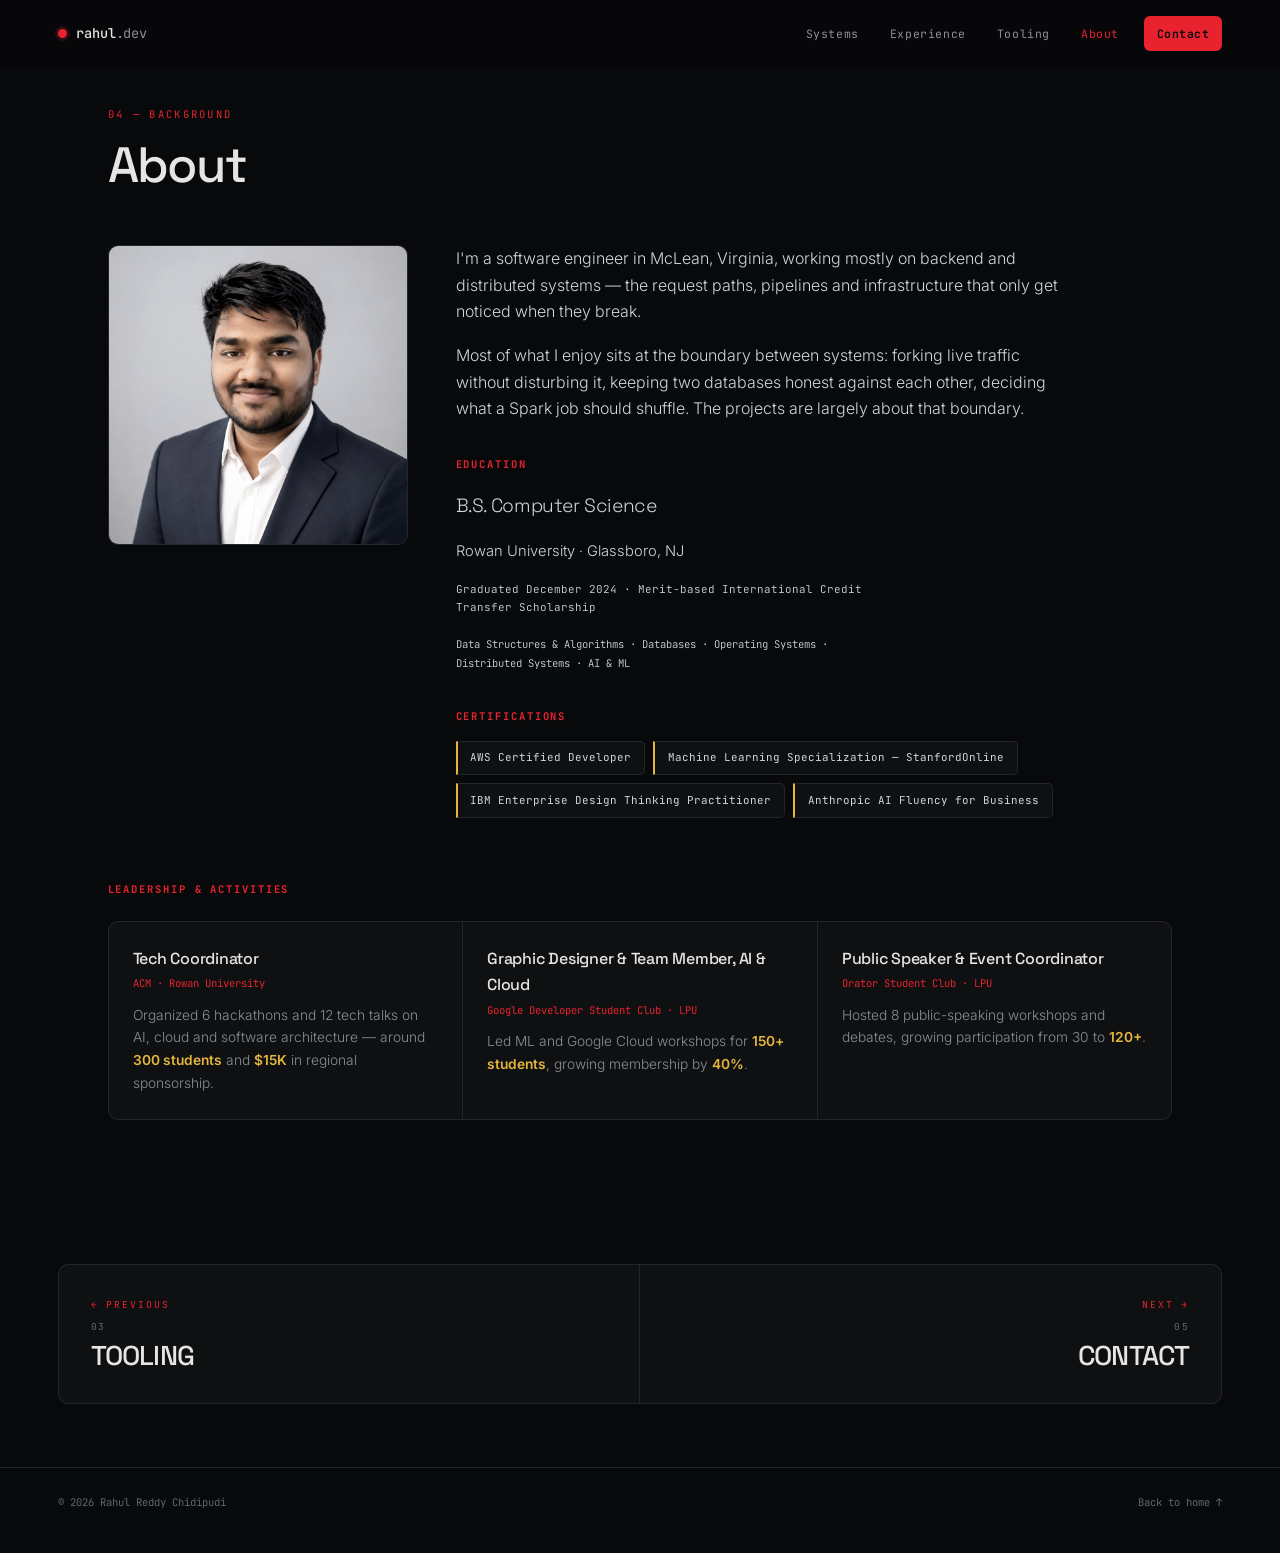
==== about/index.html @ d2386745 "Build software engineering portfolio Six static pages for a backend and distributed systems engineer" ====
<!DOCTYPE html>
<html lang="en" data-theme="dark">
<head>
<meta charset="utf-8" />
<meta name="viewport" content="width=device-width, initial-scale=1" />
<title>About — Rahul Reddy Chidipudi</title>
<meta name="description" content="Background, education at Rowan University, certifications, and leadership activities." />
<meta name="theme-color" content="#07080a" />
<meta name="color-scheme" content="dark" />
<link rel="canonical" href="https://rahu378.github.io/about/" />

<meta property="og:type" content="website" />
<meta property="og:title" content="About — Rahul Reddy Chidipudi" />
<meta property="og:description" content="Background, education at Rowan University, certifications, and leadership activities." />
<meta property="og:url" content="https://rahu378.github.io/about/" />
<meta property="og:image" content="https://rahu378.github.io/assets/img/rahul.jpg" />
<meta name="twitter:card" content="summary_large_image" />

<link rel="preconnect" href="https://fonts.googleapis.com" />
<link rel="preconnect" href="https://fonts.gstatic.com" crossorigin />
<link rel="preload" as="style" href="https://fonts.googleapis.com/css2?family=Space+Grotesk:wght@400;500;600;700&family=Inter:wght@300;400;500;600&family=JetBrains+Mono:wght@400;500;700&display=swap" />
<link rel="stylesheet" href="https://fonts.googleapis.com/css2?family=Space+Grotesk:wght@400;500;600;700&family=Inter:wght@300;400;500;600&family=JetBrains+Mono:wght@400;500;700&display=swap" />
<link rel="stylesheet" href="/assets/css/style.css?v=1" />
<link rel="icon" href="data:image/svg+xml,<svg xmlns='http://www.w3.org/2000/svg' viewBox='0 0 100 100'><rect width='100' height='100' rx='22' fill='%2307080a'/><text y='70' x='50' text-anchor='middle' font-size='58' font-family='monospace' font-weight='700' fill='%23e8232f'>R</text></svg>" />
</head>
<body data-page="about">

<div class="wipe" id="wipe" aria-hidden="true"></div>
<div class="grid-bg" aria-hidden="true"></div>
<div class="noise" aria-hidden="true"></div>

<a class="skip" href="#main">Skip to content</a>

<header class="topbar">
  <a class="brand" href="/">
    <span class="brand__dot" aria-hidden="true"></span>
    <span class="brand__txt">rahul<span>.dev</span></span>
  </a>

  <nav class="nav" aria-label="Sections">
    <a href="/projects/">Systems</a>
    <a href="/work/">Experience</a>
    <a href="/skills/">Tooling</a>
    <a href="/about/" aria-current="page">About</a>
    <a href="/contact/" class="nav__cta">Contact</a>
  </nav>

  <button class="burger" id="burger" aria-label="Open menu" aria-expanded="false" aria-controls="menu">
    <span></span><span></span>
  </button>
</header>

<nav class="menu" id="menu" aria-hidden="true">
  <div class="menu__bg" aria-hidden="true"></div>
  <ul class="menu__list">
    <li><a href="/" data-i="00"><span>HOME</span></a></li>
    <li><a href="/projects/" data-i="01"><span>SYSTEMS</span></a></li>
    <li><a href="/work/" data-i="02"><span>EXPERIENCE</span></a></li>
    <li><a href="/skills/" data-i="03"><span>TOOLING</span></a></li>
    <li><a href="/about/" data-i="04" aria-current="page"><span>ABOUT</span></a></li>
    <li><a href="/contact/" data-i="05"><span>CONTACT</span></a></li>
  </ul>
  <div class="menu__foot">
    <a href="mailto:rahul.r24.c@gmail.com">rahul.r24.c@gmail.com</a>
    <a href="https://github.com/Rahu378" target="_blank" rel="noopener noreferrer">github.com/Rahu378</a>
    <a href="https://www.linkedin.com/in/rahulchidipudi/" target="_blank" rel="noopener noreferrer">in/rahulchidipudi</a>
    <span>McLean, VA</span>
  </div>
</nav>

<main id="main">

<section class="sec" id="about">
  <header class="sec__head">
    <span class="sec__tag">04 &mdash; BACKGROUND</span>
    <h2 class="sec__title">About</h2>
  </header>

  <div class="about">
    <figure class="about__photo reveal">
      <img src="/assets/img/rahul.jpg" alt="Rahul Reddy Chidipudi" width="440" height="440" />
    </figure>

    <div class="about__copy reveal">
      <p>I'm a software engineer in McLean, Virginia, working mostly on backend and distributed
      systems &mdash; the request paths, pipelines and infrastructure that only get noticed when
      they break.</p>
      <p>Most of what I enjoy sits at the boundary between systems: forking live traffic without
      disturbing it, keeping two databases honest against each other, deciding what a Spark job
      should shuffle. The projects are largely about that boundary.</p>

      <div class="edu">
        <h3>Education</h3>
        <p class="edu__deg">B.S. Computer Science</p>
        <p class="edu__school">Rowan University &middot; Glassboro, NJ</p>
        <p class="edu__meta">Graduated December 2024 &middot; Merit-based International Credit Transfer Scholarship</p>
        <p class="edu__course">Data Structures &amp; Algorithms &middot; Databases &middot; Operating Systems &middot; Distributed Systems &middot; AI &amp; ML</p>
      </div>

      <div class="certs">
        <h3>Certifications</h3>
        <ul>
          <li>AWS Certified Developer</li>
          <li>Machine Learning Specialization &mdash; StanfordOnline</li>
          <li>IBM Enterprise Design Thinking Practitioner</li>
          <li>Anthropic AI Fluency for Business</li>
        </ul>
      </div>
    </div>
  </div>

  <div class="lead">
    <h3 class="lead__h">Leadership &amp; activities</h3>
    <div class="lead__grid">
      <article class="lead__item reveal">
        <p class="lead__role">Tech Coordinator</p>
        <p class="lead__org">ACM &middot; Rowan University</p>
        <p class="lead__d">Organized 6 hackathons and 12 tech talks on AI, cloud and software architecture &mdash; around <b class="hl">300 students</b> and <b class="hl">$15K</b> in regional sponsorship.</p>
      </article>
      <article class="lead__item reveal">
        <p class="lead__role">Graphic Designer &amp; Team Member, AI &amp; Cloud</p>
        <p class="lead__org">Google Developer Student Club &middot; LPU</p>
        <p class="lead__d">Led ML and Google Cloud workshops for <b class="hl">150+ students</b>, growing membership by <b class="hl">40%</b>.</p>
      </article>
      <article class="lead__item reveal">
        <p class="lead__role">Public Speaker &amp; Event Coordinator</p>
        <p class="lead__org">Orator Student Club &middot; LPU</p>
        <p class="lead__d">Hosted 8 public-speaking workshops and debates, growing participation from 30 to <b class="hl">120+</b>.</p>
      </article>
    </div>
  </div>
</section>

<nav class="actnav" aria-label="Page navigation">
  <a class="actnav__side actnav__side--prev" href="/skills/">
    <span class="actnav__dir">&larr; PREVIOUS</span>
    <span class="actnav__n">03</span>
    <span class="actnav__t">TOOLING</span>
  </a>
  <a class="actnav__side actnav__side--next" href="/contact/">
    <span class="actnav__dir">NEXT &rarr;</span>
    <span class="actnav__n">05</span>
    <span class="actnav__t">CONTACT</span>
  </a>
</nav>
</main>

<footer class="foot">
  <span>&copy; <span id="yr">2026</span> Rahul Reddy Chidipudi</span>
  <a href="/">Back to home &uarr;</a>
</footer>

<script src="/assets/js/main.js?v=1" defer></script>
</body>
</html>
---- assets/css/style.css ----
/* ═══════════════════════════════════════════════════════════════
   RAHUL REDDY CHIDIPUDI — Software Engineer
   Dark only. Systems-and-architecture direction.
   ═══════════════════════════════════════════════════════════════ */

:root{
  /* Four-step surface progression (after Linear's "midnight precision
     instrument"): darkness is the substrate, not a theme. Elevation comes
     from hairline borders and contrast — never from shadows or glows. */
  --bg:        #08090a;
  --surface:   #0f1011;
  --surface-2: #161718;
  --hair:      #23252a;
  --hair-2:    #383b3f;

  --fg:        #e5e5e6;
  --fg-rgb:    229,229,230;
  --text-2:    #d0d6e0;
  --mute:      #8a8f98;
  --mute-2:    #62666d;

  /* Brand accent — gold on obsidian. Used for interface: nav, CTAs,
     section tags, hover states. */
  --accent:     #e8232f;
  --accent-lit: #ff4d5a;
  --accent-ink: #ffffff;   /* text that sits ON red */
  --accent-dim: #5c0f15;
  --accent-wash: rgba(232,35,47,.09);

  /* Data colours — reserved for the architecture diagrams so a request
     path never gets confused with a button. */
  --data:      #38bdf8;    /* live request path */
  --data-wash: rgba(56,189,248,.08);
  --gold:      #e5b53c;    /* measured results */
  --ok:        #34d399;    /* converged / verified */
  --shadow:    #a78bfa;    /* the forked, non-production path */

  --disp: 'Space Grotesk', 'Helvetica Neue', Arial, sans-serif;
  --body: 'Inter', system-ui, -apple-system, sans-serif;
  --mono: 'JetBrains Mono', ui-monospace, 'SF Mono', Menlo, monospace;

  --pad:  clamp(1.15rem, 4.5vw, 5rem);
  --maxw: 1180px;
  --wide: 1360px;
  --ease: cubic-bezier(.16,1,.3,1);
  --snap: cubic-bezier(.4,0,.2,1);   /* UI feedback — CLI speed */
  --t-ui: .17s;

  color-scheme: dark;
}

*,*::before,*::after{ box-sizing:border-box; margin:0; padding:0; }
html{ -webkit-text-size-adjust:100%; background:var(--bg); scroll-behavior:smooth; }
body{
  background:var(--bg); color:var(--fg);
  font-family:var(--body); font-size:16px; line-height:1.65;
  overflow-x:hidden;
  -webkit-font-smoothing:antialiased; text-rendering:optimizeLegibility;
}
body.is-locked{ overflow:hidden; }
img{ display:block; max-width:100%; }
ul,ol{ list-style:none; }
a{ color:inherit; text-decoration:none; }
button{ font:inherit; color:inherit; background:none; border:0; cursor:pointer; }
::selection{ background:var(--accent); color:var(--accent-ink); }
:focus-visible{ outline:2px solid var(--accent); outline-offset:3px; border-radius:3px; }

/* The inline <svg> holding the portrait filters must not take up layout —
   without this it renders as a default 300x150 box and shoves the page down. */
.filter-lab{ position:absolute; width:0; height:0; overflow:hidden; }

.skip{
  position:fixed; top:-100px; left:1rem; z-index:10001;
  background:var(--accent); color:var(--accent-ink); padding:.7rem 1.1rem;
  font-family:var(--mono); font-size:.65rem; letter-spacing:.16em;
  transition:top .25s;
}
.skip:focus{ top:1rem; }

/* ── ambient background ─────────────────────────────────────── */
.grid-bg{
  position:fixed; inset:0; z-index:-2; pointer-events:none;
  background-image:
    linear-gradient(var(--hair) 1px, transparent 1px),
    linear-gradient(90deg, var(--hair) 1px, transparent 1px);
  background-size:64px 64px;
  opacity:.32;
  -webkit-mask-image:radial-gradient(ellipse 80% 60% at 50% 0%, #000 10%, transparent 78%);
  mask-image:radial-gradient(ellipse 80% 60% at 50% 0%, #000 10%, transparent 78%);
}
.noise{
  position:fixed; inset:0; z-index:-1; pointer-events:none; opacity:.035;
  background-image:url("data:image/svg+xml,%3Csvg xmlns='http://www.w3.org/2000/svg' width='160' height='160'%3E%3Cfilter id='n'%3E%3CfeTurbulence type='fractalNoise' baseFrequency='.85' numOctaves='3'/%3E%3C/filter%3E%3Crect width='160' height='160' filter='url(%23n)'/%3E%3C/svg%3E");
}

/* ── top bar ────────────────────────────────────────────────── */
.topbar{
  position:fixed; top:0; left:0; right:0; z-index:900;
  display:flex; align-items:center; justify-content:space-between;
  gap:1rem; padding:1rem var(--pad);
  background:rgba(7,8,10,.72);
  backdrop-filter:blur(12px); -webkit-backdrop-filter:blur(12px);
  border-bottom:1px solid transparent;
  transition:border-color .3s, background .3s;
}
.topbar.stuck{ border-bottom-color:var(--hair); }
.brand{ display:flex; align-items:center; gap:.6rem; font-family:var(--mono); font-size:.85rem; }
.brand__dot{
  width:9px; height:9px; border-radius:50%; background:var(--accent);
  box-shadow:0 0 0 3px rgba(232,35,47,.16);
}
.brand__txt{ font-weight:500; letter-spacing:-.01em; }
.brand__txt span{ color:var(--mute); font-weight:400; }

.nav{ display:none; align-items:center; gap:.35rem; }
@media (min-width:820px){ .nav{ display:flex; } .burger{ display:none !important; } }
.nav a{
  font-family:var(--mono); font-size:.72rem; letter-spacing:.05em;
  color:var(--mute); padding:.5rem .8rem; border-radius:6px;
  transition:color var(--t-ui) var(--snap), background-color var(--t-ui) var(--snap), border-color var(--t-ui) var(--snap), transform var(--t-ui) var(--snap);
}
.nav a:hover{ color:var(--fg); background:var(--surface-2); }
.nav a.active{ color:var(--accent); }
.nav__cta{
  color:var(--bg) !important; background:var(--accent);
  font-weight:600; margin-left:.4rem;
}
.nav__cta:hover{ background:var(--accent-lit) !important; color:var(--bg) !important; }

.burger{ display:grid; gap:5px; padding:.45rem; }
.burger span{ display:block; width:22px; height:2px; background:var(--fg); transition:transform .35s var(--ease), opacity .2s; }
.burger[aria-expanded="true"] span:nth-child(1){ transform:translateY(7px) rotate(45deg); }
.burger[aria-expanded="true"] span:nth-child(2){ opacity:0; }
.burger[aria-expanded="true"] span:nth-child(3){ transform:translateY(-7px) rotate(-45deg); }


/* ── hero ───────────────────────────────────────────────────── */
.hero{
  position:relative; min-height:100svh;
  display:flex; align-items:center;
  padding:7rem var(--pad) 5rem;
}
.hero__eyebrow{
  display:inline-flex; align-items:center; gap:.6rem;
  font-family:var(--mono); font-size:.68rem; letter-spacing:.2em;
  color:var(--mute); margin-bottom:1.75rem;
}

.hero__title{
  font-family:var(--disp); font-weight:500;
  font-size:clamp(2.5rem,8vw,5.6rem);
  line-height:1.02; letter-spacing:-.04em;
  margin-bottom:1.9rem;
}
.hero__title .ln{ display:block; overflow:hidden; padding-bottom:.07em; }
.hero__title .w{ display:inline-block; will-change:transform; }
.hero__title .accent{ color:var(--accent); }
.hero__title .dot{ color:var(--fg); }





/* ── metrics ────────────────────────────────────────────────── */
.metrics{
  border-top:1px solid var(--hair); border-bottom:1px solid var(--hair);
  background:var(--surface);
}
.metrics__rail{
  max-width:var(--wide); margin-inline:auto;
  display:grid; grid-template-columns:repeat(auto-fit,minmax(190px,1fr));
}
.metric{
  padding:2rem clamp(1rem,2.2vw,1.9rem);
  border-right:1px solid var(--hair);
}
.metric:last-child{ border-right:0; }
.metric__v{
  font-family:var(--disp); font-weight:500;
  font-size:clamp(2rem,3.6vw,2.9rem); line-height:1;
  letter-spacing:-.035em; color:var(--gold); margin-bottom:.7rem;
}
.metric__k{ font-size:.9rem; font-weight:500; margin-bottom:.3rem; }
.metric__n{ font-family:var(--mono); font-size:.66rem; color:var(--mute); line-height:1.6; }

/* ── section shell ──────────────────────────────────────────── */
.sec{
  max-width:var(--maxw); margin-inline:auto;
  padding:clamp(4.5rem,11vh,7.5rem) var(--pad);
}
.sec--wide{ max-width:var(--wide); }
.sec__head{ margin-bottom:clamp(2.5rem,6vh,4rem); }
.sec__tag{
  display:inline-block; font-family:var(--mono);
  font-size:.66rem; letter-spacing:.22em; color:var(--accent);
  margin-bottom:.9rem;
}
.sec__title{
  font-family:var(--disp); font-weight:500;
  font-size:clamp(1.85rem,4.4vw,3.1rem);
  line-height:1.08; letter-spacing:-.035em;
}
.sec__sub{ margin-top:.9rem; max-width:56ch; color:var(--mute); font-weight:300; }

/* Reveals: CSS owns the transition, JS only adds .in when the element
   scrolls into view. No animation library involved. */
.reveal, .sec__head{ opacity:1; }
html.js .reveal,
html.js .sec__head{
  opacity:0; transform:translateY(22px);
  transition:opacity .55s ease, transform .55s cubic-bezier(.16,1,.3,1);
}
html.js .reveal.in,
html.js .sec__head.in{ opacity:1; transform:none; }
.hl{ color:var(--gold); font-weight:600; }

/* ── experience ─────────────────────────────────────────────── */
.jobs{ display:flex; flex-direction:column; }
.job{
  display:grid; gap:.85rem 2.5rem;
  grid-template-columns:1fr;
  padding:2.2rem 0; border-top:1px solid var(--hair);
}
.job:last-child{ border-bottom:1px solid var(--hair); }
@media (min-width:860px){ .job{ grid-template-columns:210px 1fr; } }
/* the grid cell stretches to the full card height — pin the dates to the top
   so they sit level with the role title rather than floating mid-card */
.job__when{
  display:flex; flex-wrap:wrap; align-items:flex-start; align-content:flex-start;
  gap:.6rem; padding-top:.3rem;
}
.job__dates{ font-family:var(--mono); font-size:.72rem; color:var(--mute); letter-spacing:.03em; }
.job__now{
  font-family:var(--mono); font-size:.56rem; letter-spacing:.16em;
  color:var(--ok); border:1px solid rgba(52,211,153,.4);
  border-radius:99px; padding:.16rem .5rem;
}
.job__role{ font-family:var(--disp); font-weight:500; font-size:clamp(1.25rem,2.6vw,1.65rem); letter-spacing:-.025em; }
.job__co{ color:var(--accent); font-size:.95rem; margin:.2rem 0 1.1rem; }
.job__co span{ color:var(--mute); }
.job__pts li{
  position:relative; padding-left:1.35rem; margin-bottom:.7rem;
  color:var(--text-2); font-weight:300; font-size:.94rem;
}
.job__pts li::before{
  content:''; position:absolute; left:0; top:.66em;
  width:7px; height:1px; background:var(--accent);
}
.job__pts b{ color:var(--fg); font-weight:600; }
.job__stack{ display:flex; flex-wrap:wrap; gap:.4rem; margin-top:1.2rem; }
.job__stack li{
  font-family:var(--mono); font-size:.63rem; color:var(--mute);
  background:var(--surface); border:1px solid var(--hair);
  padding:.28rem .6rem; border-radius:5px;
}

/* ── projects ───────────────────────────────────────────────── */
.proj{
  border:1px solid var(--hair); border-radius:12px;
  background:var(--surface);
  padding:clamp(1.35rem,3vw,2.4rem);
  margin-bottom:clamp(1.5rem,3vw,2.2rem);
}
.proj__head{
  display:flex; flex-wrap:wrap; gap:1rem; justify-content:space-between;
  align-items:flex-start; margin-bottom:1.8rem;
}
.proj__idx{ font-family:var(--mono); font-size:.66rem; letter-spacing:.2em; color:var(--mute-2); }
.proj__name{
  font-family:var(--disp); font-weight:500;
  font-size:clamp(1.4rem,3.2vw,2.1rem); letter-spacing:-.03em; margin:.3rem 0 .25rem;
}
.proj__tag{ color:var(--mute); font-size:.92rem; font-weight:300; }
.proj__repo{
  display:inline-flex; align-items:center; gap:.5rem; flex:none;
  font-family:var(--mono); font-size:.7rem;
  border:1px solid var(--hair-2); border-radius:7px; padding:.55rem .9rem;
  color:var(--text-2); transition:color var(--t-ui) var(--snap), background-color var(--t-ui) var(--snap), border-color var(--t-ui) var(--snap), transform var(--t-ui) var(--snap);
}
.proj__repo:hover{ border-color:var(--accent); color:var(--accent); background:var(--accent-wash); }
.proj__repo svg{ width:15px; height:15px; fill:currentColor; }

/* Diagram spans the full card and the copy sits beneath it. Side-by-side left
   the SVG a ~655px column, which is under its legible minimum and forced the
   diagram to scroll on most desktops. */
.proj__grid{ display:grid; gap:clamp(1.5rem,3vw,2.2rem); grid-template-columns:1fr; }

.proj__copy{ display:grid; gap:.4rem 2.5rem; grid-template-columns:1fr; align-items:start; }
@media (min-width:860px){
  .proj__copy{ grid-template-columns:1fr 1fr; }
  .proj__copy > p{ grid-column:1; }
  .proj__pts{ grid-column:2; }
  .proj__stack{ grid-column:1 / -1; }
}
.proj__copy p{ color:var(--text-2); font-weight:300; font-size:.94rem; margin-bottom:1.1rem; }
.proj__pts li{
  position:relative; padding-left:1.35rem; margin-bottom:.7rem;
  color:var(--text-2); font-weight:300; font-size:.92rem;
}
.proj__pts li::before{
  content:''; position:absolute; left:0; top:.62em;
  width:7px; height:1px; background:var(--accent);
}
.proj__pts b{ color:var(--fg); font-weight:600; }
.proj__stack{ display:flex; flex-wrap:wrap; gap:.4rem; margin-top:1.25rem; }
.proj__stack li{
  font-family:var(--mono); font-size:.62rem; color:var(--mute);
  border:1px solid var(--hair); border-radius:5px; padding:.26rem .55rem;
}

/* ── architecture diagrams ──────────────────────────────────── */
.diagram{
  background:var(--bg); border:1px solid var(--hair);
  border-radius:10px; padding:.5rem;
  overflow-x:auto; -webkit-overflow-scrolling:touch;
}
.diagram svg{ width:100%; min-width:640px; height:auto; display:block; }

html.js .diagram .node,
html.js .diagram .cluster{
  opacity:0; transform:translateY(10px);
  transition:opacity .45s ease, transform .45s cubic-bezier(.16,1,.3,1);
}
html.js .diagram.in .node,
html.js .diagram.in .cluster{ opacity:1; transform:none; }
html.js .diagram .flow{ opacity:0; transition:opacity .5s ease .35s; }
html.js .diagram.in .flow{ opacity:1; }

.node rect{
  fill:var(--surface-2); stroke:var(--hair-2); stroke-width:1;
}
.node--hot rect{ fill:var(--data-wash); stroke:var(--data); }
.node--shadow rect{ fill:rgba(167,139,250,.07); stroke:var(--shadow); stroke-dasharray:4 3; }
.node--ok rect{ fill:rgba(52,211,153,.06); stroke:rgba(52,211,153,.55); }
.node--ghost rect{ fill:transparent; stroke:var(--hair-2); stroke-dasharray:4 3; }
.node--part rect{ fill:var(--surface); stroke:var(--hair); }

.n-t{
  fill:var(--fg); font-family:var(--disp); font-weight:500;
  font-size:14px; text-anchor:middle;
}
.n-s{
  fill:var(--mute); font-family:var(--mono);
  font-size:9.5px; text-anchor:middle; letter-spacing:.02em;
}
.n-s--hot{ fill:var(--data); }
.n-s--ok{ fill:var(--ok); }
.n-p{ fill:var(--text-2); font-family:var(--mono); font-size:10px; text-anchor:middle; }

.cluster rect{ fill:rgba(255,255,255,.012); stroke:var(--hair); stroke-dasharray:5 4; }
.cl-t{ fill:var(--mute); font-family:var(--mono); font-size:10px; text-anchor:middle; letter-spacing:.14em; }

.edge{ fill:var(--mute-2); font-family:var(--mono); font-size:9.5px; text-anchor:middle; }
.edge--shadow{ fill:var(--shadow); }
.edge--ok{ fill:var(--ok); }

.flow{
  fill:none; stroke:var(--data); stroke-width:1.6;
  stroke-dasharray:5 7; stroke-linecap:round;
  animation:dash 1.1s linear infinite;
}
.flow--shadow{ stroke:var(--shadow); }
.flow--dim{ stroke:var(--hair-2); animation-duration:1.8s; }
.flow--rev{ animation-direction:reverse; }
@keyframes dash{ to{ stroke-dashoffset:-24; } }

/* ── skills ─────────────────────────────────────────────────── */
.skills{
  display:grid; gap:1px; background:var(--hair);
  border:1px solid var(--hair); border-radius:10px; overflow:hidden;
  grid-template-columns:repeat(auto-fit,minmax(250px,1fr));
}
.skillset{ background:var(--surface); padding:1.6rem clamp(1.1rem,2vw,1.6rem); }
.skillset h3{
  font-family:var(--mono); font-size:.66rem; letter-spacing:.18em;
  color:var(--accent); text-transform:uppercase; margin-bottom:1rem;
}
.skillset ul{ display:flex; flex-wrap:wrap; gap:.4rem; }
.skillset li{
  font-family:var(--mono); font-size:.68rem; color:var(--text-2);
  background:var(--surface-2); border:1px solid var(--hair);
  border-radius:5px; padding:.3rem .6rem;
  transition:border-color .25s, color .25s;
}
.skillset li:hover{ border-color:var(--accent); color:var(--accent); }

/* ── about ──────────────────────────────────────────────────── */
.about{ display:grid; gap:clamp(1.75rem,4vw,3rem); grid-template-columns:1fr; }
@media (min-width:880px){ .about{ grid-template-columns:300px 1fr; align-items:start; } }

.about__photo{ position:relative; border-radius:10px; overflow:hidden; border:1px solid var(--hair); background:var(--surface); }
.about__photo img{ width:100%; height:auto; aspect-ratio:1; object-fit:cover; filter:grayscale(.35) contrast(1.05); transition:filter .5s; }
.about__photo:hover img{ filter:grayscale(0) contrast(1); }
.about__ph{
  display:none; aspect-ratio:1; place-items:center; align-content:center;
  gap:.6rem; text-align:center; color:var(--mute-2);
}
.about__ph span{ font-family:var(--disp); font-weight:500; font-size:3rem; color:var(--hair-2); }
.about__ph em{ font-family:var(--mono); font-size:.6rem; font-style:normal; letter-spacing:.08em; }
.about__photo.is-empty img{ display:none; }
.about__photo.is-empty .about__ph{ display:grid; }

.about__copy p{ color:var(--text-2); font-weight:300; margin-bottom:1.1rem; max-width:62ch; }
.edu, .certs{ margin-top:2.2rem; }
.edu h3, .certs h3{
  font-family:var(--mono); font-size:.66rem; letter-spacing:.18em;
  color:var(--accent); text-transform:uppercase; margin-bottom:1rem;
}
.edu__deg{ font-family:var(--disp); font-weight:500; font-size:1.2rem; letter-spacing:-.02em; color:var(--fg); margin-bottom:.2rem; }
.edu__school{ color:var(--text-2); font-size:.92rem; margin-bottom:.2rem; }
.edu__meta{ font-family:var(--mono); font-size:.68rem; color:var(--mute); margin-bottom:.5rem; }
.edu__course{ font-family:var(--mono); font-size:.66rem; color:var(--mute-2); line-height:1.8; }
.certs ul{ display:flex; flex-wrap:wrap; gap:.5rem; }
.certs li{
  font-family:var(--mono); font-size:.68rem; color:var(--text-2);
  border:1px solid var(--hair); border-left:2px solid var(--gold);
  background:var(--surface); border-radius:0 5px 5px 0; padding:.45rem .8rem;
}

.lead{ margin-top:clamp(3rem,7vh,4.5rem); }
.lead__h{
  font-family:var(--mono); font-size:.66rem; letter-spacing:.18em;
  color:var(--accent); text-transform:uppercase; margin-bottom:1.4rem;
}
.lead__grid{ display:grid; gap:1px; background:var(--hair); border:1px solid var(--hair); border-radius:10px; overflow:hidden;
  grid-template-columns:repeat(auto-fit,minmax(250px,1fr)); }
.lead__item{ background:var(--surface); padding:1.5rem; }
.lead__role{ font-family:var(--disp); font-weight:500; font-size:1rem; letter-spacing:-.015em; margin-bottom:.2rem; }
.lead__org{ font-family:var(--mono); font-size:.66rem; color:var(--accent); margin-bottom:.7rem; }
.lead__d{ color:var(--mute); font-size:.86rem; font-weight:300; }

/* ── contact ────────────────────────────────────────────────── */
.contact{
  border-top:1px solid var(--hair);
  background:
    radial-gradient(ellipse 70% 90% at 50% 0%, rgba(56,189,248,.07), transparent 68%),
    var(--bg);
  padding:clamp(4.5rem,11vh,7rem) var(--pad);
}
.contact__inner{ max-width:var(--maxw); margin-inline:auto; }
.contact__title{
  font-family:var(--disp); font-weight:500;
  font-size:clamp(2rem,6vw,4rem); line-height:1.04; letter-spacing:-.04em;
  margin:.6rem 0 1rem;
}
.contact__sub{ color:var(--mute); font-weight:300; max-width:48ch; margin-bottom:2.6rem; }
.contact__links{
  display:grid; gap:1px; background:var(--hair);
  border:1px solid var(--hair); border-radius:10px; overflow:hidden;
  grid-template-columns:repeat(auto-fit,minmax(220px,1fr));
}
.clink{ background:var(--surface); padding:1.35rem 1.25rem; transition:background-color var(--t-ui) var(--snap); }
a.clink:hover{ background:var(--surface-2); }
.clink__k{ display:block; font-family:var(--mono); font-size:.6rem; letter-spacing:.2em; color:var(--mute-2); margin-bottom:.4rem; }
.clink__v{ display:block; font-family:var(--disp); font-weight:500; font-size:.95rem; letter-spacing:-.01em; word-break:break-word; }
a.clink:hover .clink__v{ color:var(--accent); }

/* ── footer ─────────────────────────────────────────────────── */
.foot{
  max-width:var(--wide); margin-inline:auto;
  padding:1.6rem var(--pad) 2.6rem;
  display:flex; flex-wrap:wrap; gap:1rem; justify-content:space-between; align-items:center;
  font-family:var(--mono); font-size:.66rem; color:var(--mute-2);
  border-top:1px solid var(--hair);
}
.foot a:hover{ color:var(--accent); }

/* ── motion safety ──────────────────────────────────────────── */
@media (prefers-reduced-motion:reduce){
  *,*::before,*::after{
    animation-duration:.001ms !important; animation-iteration-count:1 !important;
    transition-duration:.001ms !important; scroll-behavior:auto !important;
  }
  html.js .reveal{ opacity:1 !important; transform:none !important; }
  .flow{ animation:none; stroke-dasharray:none; }
}

/* ── print ──────────────────────────────────────────────────── */
@media print{
  .topbar,.mobilenav,.grid-bg,.noise,.hero__scroll,.skip{ display:none !important; }
  body{ background:#fff; color:#000; }
  html.js .reveal{ opacity:1 !important; }
  .proj,.diagram{ break-inside:avoid; }
}

/* ═══════════════════════════════════════════════════════════════
   MULTI-PAGE CHROME — wipe, menu overlay, cinematic hero, act nav
   ═══════════════════════════════════════════════════════════════ */

/* ── page wipe ──────────────────────────────────────────────────
   Covers the viewport on load and lifts away; drops back down on
   navigation. Deliberately quick — a long curtain reads as lag. */
/* Default state is OUT OF THE WAY. The entrance is an animation, so a
   throttled background tab, a JS failure, or reduced-motion can never
   leave a curtain covering the page. */
.wipe{
  position:fixed; inset:0; z-index:9500; pointer-events:none;
  background:linear-gradient(180deg, #17181c 0%, var(--bg) 70%);
  transform:translateY(-101%);
}
html.js .wipe{ animation:wipeIn .46s cubic-bezier(.7,0,.3,1) both; }
@keyframes wipeIn{ from{ transform:translateY(0) } to{ transform:translateY(-101%) } }
/* navigation: drop it back down, then the browser leaves the page */
.wipe.down{
  animation:none;
  transform:translateY(0);
  transition:transform .3s cubic-bezier(.7,0,.3,1);
}
html:not(.js) .wipe{ display:none; }

/* ── full-screen menu ───────────────────────────────────────── */
.menu{
  position:fixed; inset:0; z-index:940;
  display:flex; flex-direction:column; justify-content:center;
  padding:0 var(--pad);
  pointer-events:none; visibility:hidden;
}
.menu.open{ pointer-events:auto; visibility:visible; }
.menu__bg{
  position:absolute; inset:0;
  background:rgba(7,8,10,.97);
  backdrop-filter:blur(16px); -webkit-backdrop-filter:blur(16px);
  clip-path:circle(0% at calc(100% - 3rem) 2.6rem);
  transition:clip-path .7s cubic-bezier(.7,0,.25,1);
}
.menu.open .menu__bg{ clip-path:circle(150% at calc(100% - 3rem) 2.6rem); }

.menu__list{ position:relative; }
.menu__list li{ overflow:hidden; }
.menu__list a{
  display:flex; align-items:baseline; gap:1rem;
  font-family:var(--disp); font-weight:500;
  font-size:clamp(1.9rem,7vw,4.6rem);
  line-height:1.14; letter-spacing:-.035em;
  transform:translateY(110%);
  transition:transform .6s cubic-bezier(.16,1,.3,1);
}
.menu.open .menu__list a{ transform:translateY(0); }
.menu__list li:nth-child(1) a{ transition-delay:.10s }
.menu__list li:nth-child(2) a{ transition-delay:.16s }
.menu__list li:nth-child(3) a{ transition-delay:.22s }
.menu__list li:nth-child(4) a{ transition-delay:.28s }
.menu__list li:nth-child(5) a{ transition-delay:.34s }
.menu__list li:nth-child(6) a{ transition-delay:.40s }

.menu__list a::before{
  content:attr(data-i);
  font-family:var(--mono); font-weight:400;
  font-size:.62rem; letter-spacing:.16em; color:var(--accent);
  transform:translateY(-1.05em);
}
/* wipe-fill on hover */
.menu__list a span{
  background-image:linear-gradient(var(--accent),var(--accent));
  background-size:0% 100%; background-repeat:no-repeat;
  box-decoration-break:clone; -webkit-box-decoration-break:clone;
  padding:0 .12em; margin:0 -.12em;
  transition:background-size .4s cubic-bezier(.16,1,.3,1), color .4s;
}
.menu__list a:hover span{ background-size:100% 100%; color:var(--accent-ink); }
.menu__list a[aria-current="page"] span{ color:var(--accent); }
.menu__list a[aria-current="page"]:hover span{ color:var(--accent-ink); }

.menu__foot{
  position:relative; margin-top:clamp(2rem,6vh,3.5rem);
  display:flex; flex-wrap:wrap; gap:.7rem 2rem;
  font-family:var(--mono); font-size:.7rem; color:var(--mute);
  opacity:0; transition:opacity .4s .45s;
}
.menu.open .menu__foot{ opacity:1; }
.menu__foot a:hover{ color:var(--accent); }

.nav a[aria-current="page"]{ color:var(--accent); }
.nav__cta[aria-current="page"]{ color:var(--bg) !important; }

/* ── cinematic hero (home) ──────────────────────────────────── */
.hero{
  position:relative; min-height:100svh;
  display:flex; align-items:flex-end;
  padding:0 var(--pad) clamp(3rem,9vh,5.5rem);
  overflow:hidden;
}
.hero__glow{
  position:absolute; top:-15%; right:-10%;
  width:70vw; height:95vh; pointer-events:none;
  background:radial-gradient(circle at 58% 42%,
    rgba(232,35,47,.20), rgba(92,15,21,.12) 40%, transparent 70%);
  filter:blur(30px);
}

.portrait{ position:absolute; top:0; right:0; bottom:0; width:min(70vw,820px); pointer-events:none; }
.portrait__stage{ position:absolute; inset:0; will-change:transform; }
.portrait__img, .portrait__plate{
  position:absolute; top:50%; left:50%;
  width:100%; height:100%;
  transform:translate(-50%,-50%);
  object-fit:cover; object-position:52% 20%;
  -webkit-mask-image:
    radial-gradient(ellipse 62% 68% at 52% 40%, #000 42%, transparent 78%),
    linear-gradient(180deg,#000 0 62%,transparent 96%);
  mask-image:
    radial-gradient(ellipse 62% 68% at 52% 40%, #000 42%, transparent 78%),
    linear-gradient(180deg,#000 0 62%,transparent 96%);
  -webkit-mask-composite:source-in; mask-composite:intersect;
}
.portrait__img{ filter:url(#inkPortrait) contrast(1.05); }
.portrait__plate{
  filter:url(#inkPlate); mix-blend-mode:screen; opacity:.35;
  transform:translate(calc(-50% + 4px),calc(-50% - 3px));
}
.portrait__halftone{
  position:absolute; inset:0;
  background-image:radial-gradient(circle at center, rgba(0,0,0,.85) 34%, transparent 36%);
  background-size:4px 4px; mix-blend-mode:multiply; opacity:.34;
  -webkit-mask-image:radial-gradient(ellipse 62% 66% at 52% 40%, #000 30%, transparent 76%);
  mask-image:radial-gradient(ellipse 62% 66% at 52% 40%, #000 30%, transparent 76%);
}
/* crushes the light studio backdrop back into the page so only the
   subject carries luminance — without this the flat grey blows to a halo */
.portrait__vig{
  position:absolute; inset:0;
  background:radial-gradient(ellipse 54% 66% at 52% 42%,
    transparent 0%, rgba(7,8,10,.18) 58%, rgba(7,8,10,.74) 82%, var(--bg) 97%);
}
.portrait__rim{
  position:absolute; inset:0; mix-blend-mode:screen; opacity:.5;
  background:linear-gradient(255deg, rgba(232,35,47,.28) 0%, transparent 40%);
}
.portrait__fade{
  position:absolute; inset:0;
  background:
    linear-gradient(90deg, var(--bg) 0%, rgba(7,8,10,.74) 26%, transparent 62%),
    linear-gradient(0deg, var(--bg) 0%, transparent 34%);
}

.hero__copy{ position:relative; z-index:3; max-width:min(60ch,74vw); }
.hero__title{
  font-family:var(--disp); font-weight:500;
  font-size:clamp(2.3rem,7.4vw,6rem);
  line-height:1; letter-spacing:-.045em; margin-bottom:1.6rem;
}
.hero__title .ln{ display:block; overflow:hidden; padding-bottom:.06em; }
.hero__title .w{ display:inline-block; }
html.js .hero__title .w{
  transform:translateY(108%);
  transition:transform .8s cubic-bezier(.16,1,.3,1);
}
body.ready .hero__title .w{ transform:none; }
.hero__title .ln:nth-child(1) .w{ transition-delay:.06s }
.hero__title .ln:nth-child(2) .w{ transition-delay:.14s }
.hero__title .ln:nth-child(3) .w{ transition-delay:.22s }

/* the rest of the hero fades up behind the headline */
html.js .hero__eyebrow,
html.js .hero__role,
html.js .cta,
html.js .hero__slate{
  opacity:0; transform:translateY(16px);
  transition:opacity .6s ease, transform .6s cubic-bezier(.16,1,.3,1);
}
html.js .hero__eyebrow{ transition-delay:.30s }
html.js .hero__role{ transition-delay:.36s }
html.js .cta{ transition-delay:.42s }
html.js .hero__slate{ transition-delay:.50s }
body.ready .hero__eyebrow,
body.ready .hero__role,
body.ready .cta,
body.ready .hero__slate{ opacity:1; transform:none; }

.hero__eyebrow{
  display:flex; align-items:center; gap:1rem;
  font-family:var(--disp); font-weight:500;
  font-size:clamp(1.2rem,2.8vw,2.1rem);
  letter-spacing:-.015em; margin-bottom:.6rem;
}
.hero__eyebrow .rule{
  display:block; flex:none; width:clamp(34px,3.5vw,56px); height:4px;
  background:var(--accent);
}
.hero__role{
  display:flex; flex-wrap:wrap; gap:.35rem 1.1rem;
  font-family:var(--mono); font-size:clamp(.62rem,1.1vw,.76rem);
  letter-spacing:.14em; color:var(--mute);
  margin-left:calc(clamp(34px,3.5vw,56px) + 1rem);
  margin-bottom:clamp(1.6rem,4vh,2.4rem);
}
.hero__role span + span{ position:relative; padding-left:1.1rem; color:var(--accent); }
.hero__role span + span::before{
  content:''; position:absolute; left:0; top:50%; transform:translateY(-50%);
  width:1px; height:.95em; background:var(--hair-2);
}

.cta{
  display:inline-flex; align-items:center;
  background:var(--surface); border:1px solid var(--hair-2);
  border-radius:999px; padding:5px 1.5rem 5px 5px;
  transition:color var(--t-ui) var(--snap), background-color var(--t-ui) var(--snap), border-color var(--t-ui) var(--snap), transform var(--t-ui) var(--snap);
}
.cta:hover{ border-color:var(--accent); background:var(--accent-wash); transform:translateX(5px); }
.cta__disc{
  display:grid; place-items:center; width:38px; height:38px; flex:none;
  border-radius:50%; background:var(--accent); margin-right:.95rem;
}
.cta__disc svg{ width:12px; height:12px; fill:var(--accent-ink); margin-left:2px; }
.cta__txt{ font-family:var(--mono); font-size:.68rem; letter-spacing:.18em; }

.hero__slate{
  position:absolute; left:var(--pad); top:50%; transform:translateY(-50%);
  display:none; flex-direction:column; gap:1.2rem;
  font-family:var(--mono); font-size:.56rem; letter-spacing:.22em;
  color:var(--mute-2); writing-mode:vertical-rl;
}
@media (min-width:1180px){ .hero__slate{ display:flex; left:calc(var(--pad) - 2.2rem); } }

.sec--tight{ padding-top:0; }
.metrics__rail{
  display:grid; grid-template-columns:repeat(auto-fit,minmax(190px,1fr));
  border:1px solid var(--hair); border-radius:10px; overflow:hidden;
  background:var(--hair); gap:1px;
}
.metrics__rail .metric{ background:var(--surface); border-right:0; }

/* ── index list (home) ──────────────────────────────────────── */
.index{ border-top:1px solid var(--hair); }
.index li{ border-bottom:1px solid var(--hair); }
.index a{
  position:relative; display:flex; align-items:center;
  gap:clamp(1rem,3vw,2.5rem);
  padding:clamp(1.15rem,2.5vw,1.8rem) clamp(.5rem,1.5vw,1.1rem);
  transition:padding-left .35s var(--ease), color .3s;
}
/* accent sweep fills from the left on hover */
.index a::before{
  content:''; position:absolute; inset:0; z-index:-1;
  background:linear-gradient(90deg, var(--accent-wash), transparent 70%);
  transform:scaleX(0); transform-origin:left;
  transition:transform .45s cubic-bezier(.16,1,.3,1);
}
.index a:hover::before{ transform:scaleX(1); }
.index a:hover{ padding-left:clamp(1.1rem,2.6vw,2rem); }
.index__n{ font-family:var(--mono); font-size:.66rem; letter-spacing:.2em; color:var(--accent); flex:none; }
.index__b{ flex:1; display:flex; flex-direction:column; gap:.25rem; min-width:0; }
.index__b b{
  font-family:var(--disp); font-weight:500;
  font-size:clamp(1.2rem,2.7vw,1.95rem); letter-spacing:-.03em; line-height:1.1;
}
.index__b i{ font-style:normal; font-size:.86rem; font-weight:300; color:var(--mute); }
.index__go{ flex:none; font-size:1.35rem; color:var(--mute-2); transition:transform .35s var(--ease), color .3s; }
.index a:hover .index__go{ transform:translateX(9px); color:var(--accent); }

/* ── act nav ────────────────────────────────────────────────── */
.actnav{
  width:calc(100% - 2 * var(--pad)); max-width:var(--wide);
  margin:clamp(2rem,5vh,3.5rem) auto clamp(3rem,7vh,4.5rem);
  display:grid; gap:1px; grid-template-columns:1fr;
  background:var(--hair); border:1px solid var(--hair);
  border-radius:10px; overflow:hidden;
}
@media (min-width:700px){ .actnav{ grid-template-columns:1fr 1fr; } }
.actnav__side{
  background:var(--surface); padding:clamp(1.3rem,3vw,2rem);
  display:flex; flex-direction:column; gap:.4rem;
  transition:background-color var(--t-ui) var(--snap);
}
.actnav__side--next{ text-align:right; align-items:flex-end; }
a.actnav__side:hover{ background:var(--surface-2); }
.actnav__dir{ font-family:var(--mono); font-size:.6rem; letter-spacing:.2em; color:var(--accent); }
.actnav__n{ font-family:var(--mono); font-size:.6rem; letter-spacing:.16em; color:var(--mute-2); }
.actnav__t{
  font-family:var(--disp); font-weight:500;
  font-size:clamp(1.1rem,2.5vw,1.7rem); letter-spacing:-.03em; line-height:1.1;
  transition:color .3s;
}
a.actnav__side:hover .actnav__t{ color:var(--accent); }
.actnav__side--end{ opacity:.42; }
.actnav__side--end .actnav__dir{ color:var(--mute-2); }

/* ── project + card hover ───────────────────────────────────── */
.proj{ transition:border-color .35s, transform .35s var(--ease); }
.proj:hover{ border-color:var(--hair-2); }
.skillset, .lead__item{ transition:background-color var(--t-ui) var(--snap); }
.skillset:hover, .lead__item:hover{ background:var(--surface-2); }
.about__photo img{ filter:grayscale(.4) contrast(1.05); }

.notfound{ min-height:60vh; display:flex; flex-direction:column; justify-content:center; align-items:flex-start; }
.contact__title{
  font-family:var(--disp); font-weight:500;
  font-size:clamp(1.9rem,5.5vw,3.6rem); line-height:1.06; letter-spacing:-.04em;
}

@media (max-width:900px){
  .portrait{ width:100%; opacity:.5; }
  .portrait__img, .portrait__plate{ object-position:50% 16%; }
  .portrait__fade{
    background:
      linear-gradient(0deg, var(--bg) 6%, rgba(7,8,10,.6) 46%, transparent 84%),
      linear-gradient(90deg, rgba(7,8,10,.5), transparent 60%);
  }
  .hero__copy{ max-width:none; }
}

@media (prefers-reduced-motion:reduce){
  .wipe{ display:none !important; }
  html.js .hero__title .w{ transform:none !important; }
  html.js .reveal, html.js .sec__head,
  html.js .diagram .node, html.js .diagram .cluster, html.js .diagram .flow{
    opacity:1 !important; transform:none !important;
  }
}

/* ── project link row ───────────────────────────────────────── */
.proj__links{ display:flex; flex-wrap:wrap; gap:.5rem; flex:none; }
.proj__repo--live{
  border-color:var(--accent); color:var(--accent);
  background:var(--accent-wash);
}
.proj__repo--live:hover{ background:var(--accent); color:var(--accent-ink); border-color:var(--accent); }
.proj__repo--none{
  cursor:default; color:var(--mute-2); border-style:dashed;
}
.proj__repo--none:hover{ border-color:var(--hair-2); color:var(--mute-2); background:none; }

/* ═══════════════════════════════════════════════════════════════
   TERMINAL — glass panel over the portrait
   ═══════════════════════════════════════════════════════════════ */
.term{
  position:relative; z-index:4;
  width:min(430px, 100%);
  margin-top:2.2rem;
  display:flex; flex-direction:column;
  background:rgba(10,11,15,.74);
  border:1px solid var(--hair-2);
  border-radius:12px;
  box-shadow:0 0 0 1px rgba(255,255,255,.02) inset;
  backdrop-filter:blur(14px) saturate(1.2);
  -webkit-backdrop-filter:blur(14px) saturate(1.2);
  overflow:hidden;
  transition:border-color .3s, box-shadow .3s;
}
.term.focused{
  border-color:var(--accent);
  box-shadow:0 0 0 1px var(--accent-wash) inset;
}
@media (min-width:1080px){
  .term{
    position:absolute; right:var(--pad); bottom:clamp(3rem,9vh,5.5rem);
    margin-top:0; width:min(420px, 34vw);
  }
}

.term__bar{
  display:flex; align-items:center; gap:.7rem;
  padding:.6rem .85rem;
  border-bottom:1px solid var(--hair);
  background:rgba(255,255,255,.02);
}
.term__dots{ display:flex; gap:.35rem; }
.term__dots i{ width:9px; height:9px; border-radius:50%; background:var(--hair-2); }
.term__dots i:first-child{ background:var(--accent); }
.term__title{
  flex:1; font-family:var(--mono); font-size:.62rem;
  color:var(--mute-2); letter-spacing:.04em;
}
.term__live{
  display:flex; align-items:center; gap:.35rem;
  font-family:var(--mono); font-size:.55rem; letter-spacing:.16em; color:var(--ok);
}
.term__live b{
  width:6px; height:6px; border-radius:50%; background:var(--ok);
  animation:tblink 1.8s steps(1) infinite;
}
@keyframes tblink{ 0%,60%{opacity:1} 61%,100%{opacity:.25} }

.term__body{
  padding:.85rem .95rem;
  height:clamp(190px, 26vh, 250px);
  overflow-y:auto; overscroll-behavior:contain;
  font-family:var(--mono); font-size:.7rem; line-height:1.75;
  color:var(--text-2);
  scrollbar-width:thin; scrollbar-color:var(--hair-2) transparent;
}
.term__body::-webkit-scrollbar{ width:6px; }
.term__body::-webkit-scrollbar-thumb{ background:var(--hair-2); border-radius:3px; }

.tline{ white-space:pre-wrap; word-break:break-word; }
.techo{ color:var(--fg); }
.tp{ color:var(--accent); }
.tout{ margin-bottom:.35rem; }
.terr{ color:var(--accent-lit); }
.tnote{ color:var(--mute-2); margin-top:.3rem; }
.tc{ color:var(--accent); }
.td{ color:var(--text-2); }
.trow{ display:flex; gap:.75rem; }
.trow .tc{ flex:none; min-width:6.4em; }
.tls{ display:flex; flex-wrap:wrap; gap:.15rem 1.1rem; color:var(--data); }
.term__body a{ color:var(--data); border-bottom:1px solid rgba(56,189,248,.35); }
.term__body a:hover{ color:var(--accent); border-bottom-color:currentColor; }

.term__form{
  display:flex; align-items:center; gap:.6rem;
  padding:.6rem .95rem;
  border-top:1px solid var(--hair);
  background:rgba(255,255,255,.015);
}
.term__prompt{ color:var(--accent); font-family:var(--mono); font-size:.85rem; line-height:1; }
.term__input{
  flex:1; background:none; border:0; outline:none;
  font-family:var(--mono); font-size:.72rem; color:var(--fg);
  caret-color:var(--accent);
}
.term__input::placeholder{ color:var(--mute-2); }

.term__hints{
  display:flex; flex-wrap:wrap; gap:.35rem;
  padding:.6rem .95rem .75rem;
  border-top:1px solid var(--hair);
}
.term__hints button{
  font-family:var(--mono); font-size:.6rem; letter-spacing:.04em;
  color:var(--mute); background:var(--surface-2);
  border:1px solid var(--hair); border-radius:5px;
  padding:.28rem .55rem;
  transition:color var(--t-ui) var(--snap), background-color var(--t-ui) var(--snap), border-color var(--t-ui) var(--snap), transform var(--t-ui) var(--snap);
}
.term__hints button:hover{ color:var(--accent); border-color:var(--accent); background:var(--accent-wash); }

@media (max-width:1079px){
  .hero{ align-items:center; padding-top:6.5rem; padding-bottom:3rem; min-height:auto; }
  .hero__copy{ margin-bottom:0; }
}

/* ── portrait backdrop ──────────────────────────────────────────
   The photo was shot on a flat grey studio wall. Rather than let
   that read as a grey rectangle, a crimson aura sits behind the
   subject so the fade-out lands in lit colour, not neutral. */
.portrait__aura{
  position:absolute; inset:0; z-index:0; pointer-events:none;
  background:
    radial-gradient(ellipse 46% 50% at 54% 34%,
      rgba(255,86,72,.34) 0%, rgba(190,28,40,.22) 34%,
      rgba(92,15,21,.16) 58%, transparent 76%),
    radial-gradient(ellipse 78% 70% at 62% 50%,
      rgba(48,10,14,.55) 0%, transparent 70%);
  filter:blur(6px);
}
.portrait__stage{ z-index:1; }
.portrait__rim{
  background:linear-gradient(252deg, rgba(255,92,80,.40) 0%, transparent 42%);
  opacity:.62;
}
/* warm the vignette so the edges dissolve into ember, not grey */
.portrait__vig{
  background:
    radial-gradient(ellipse 54% 66% at 52% 42%,
      transparent 0%, rgba(36,8,11,.20) 56%,
      rgba(12,6,8,.74) 82%, var(--bg) 97%);
}
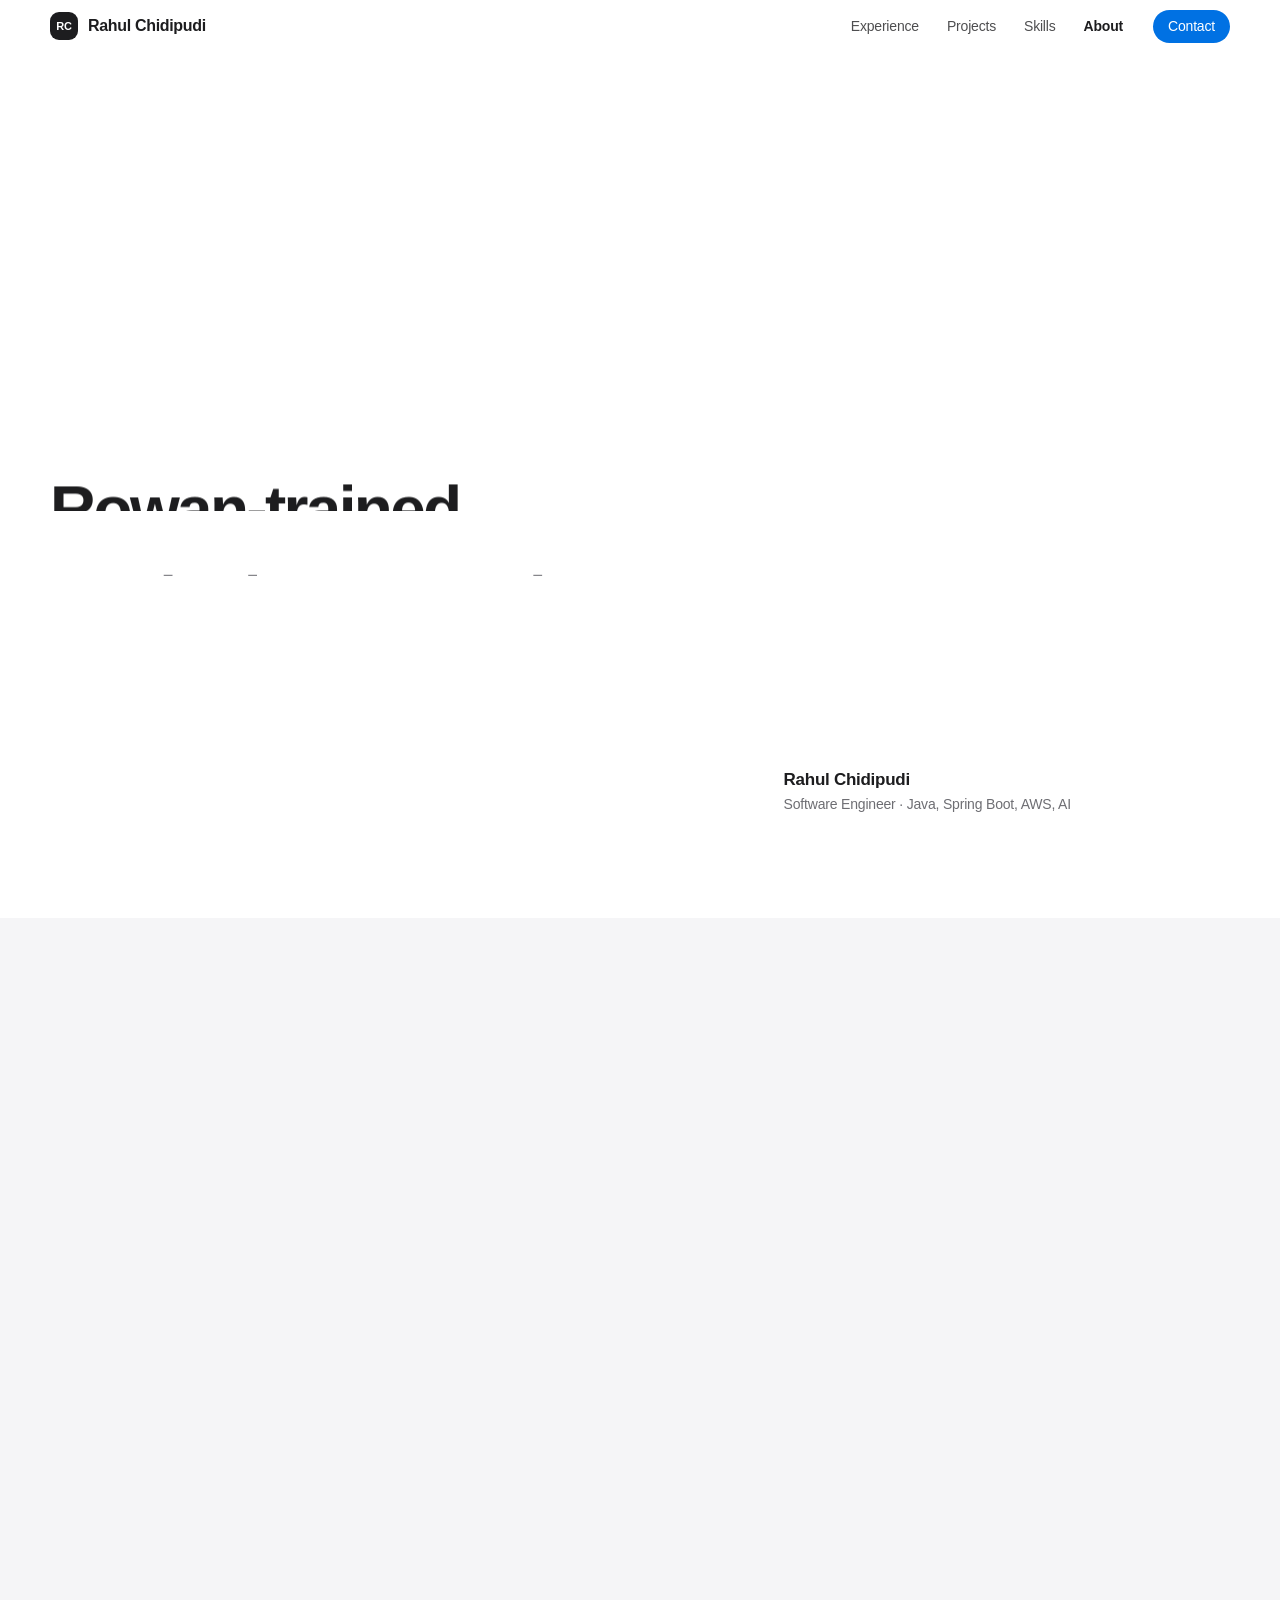
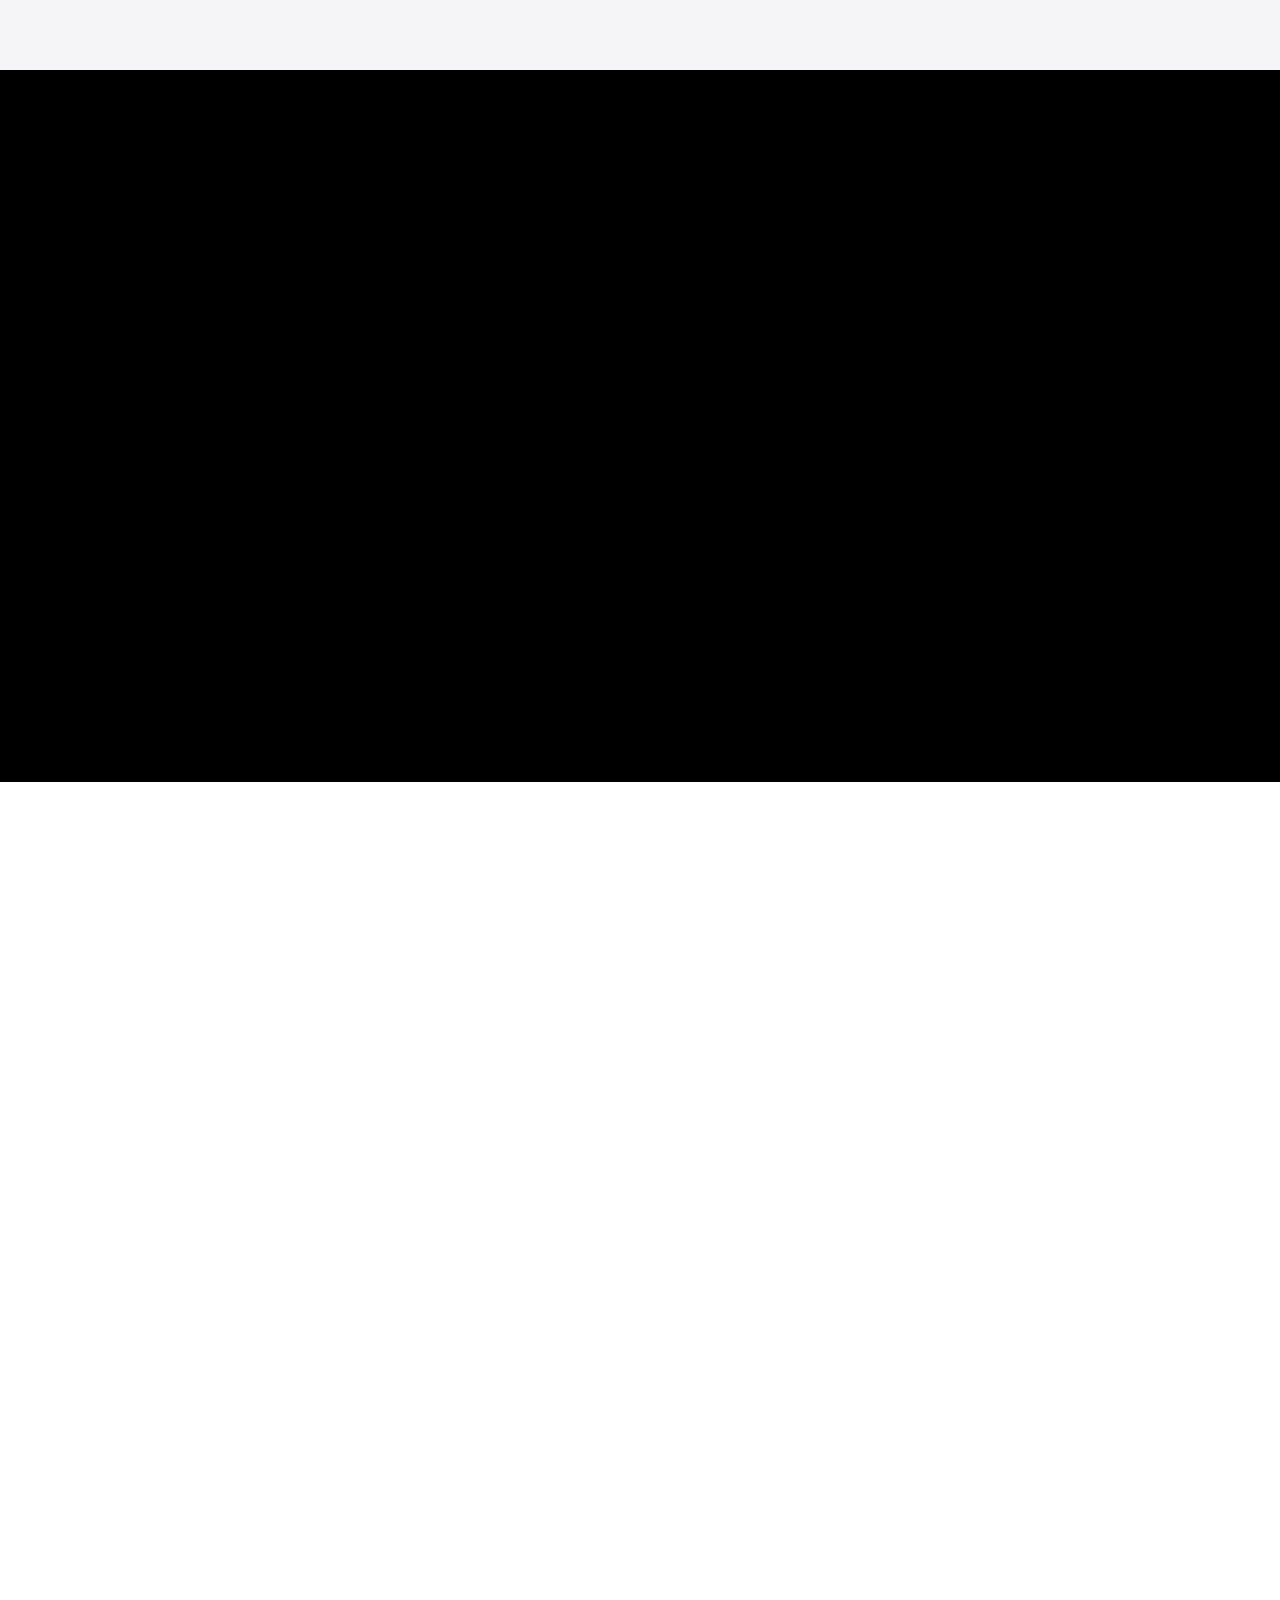
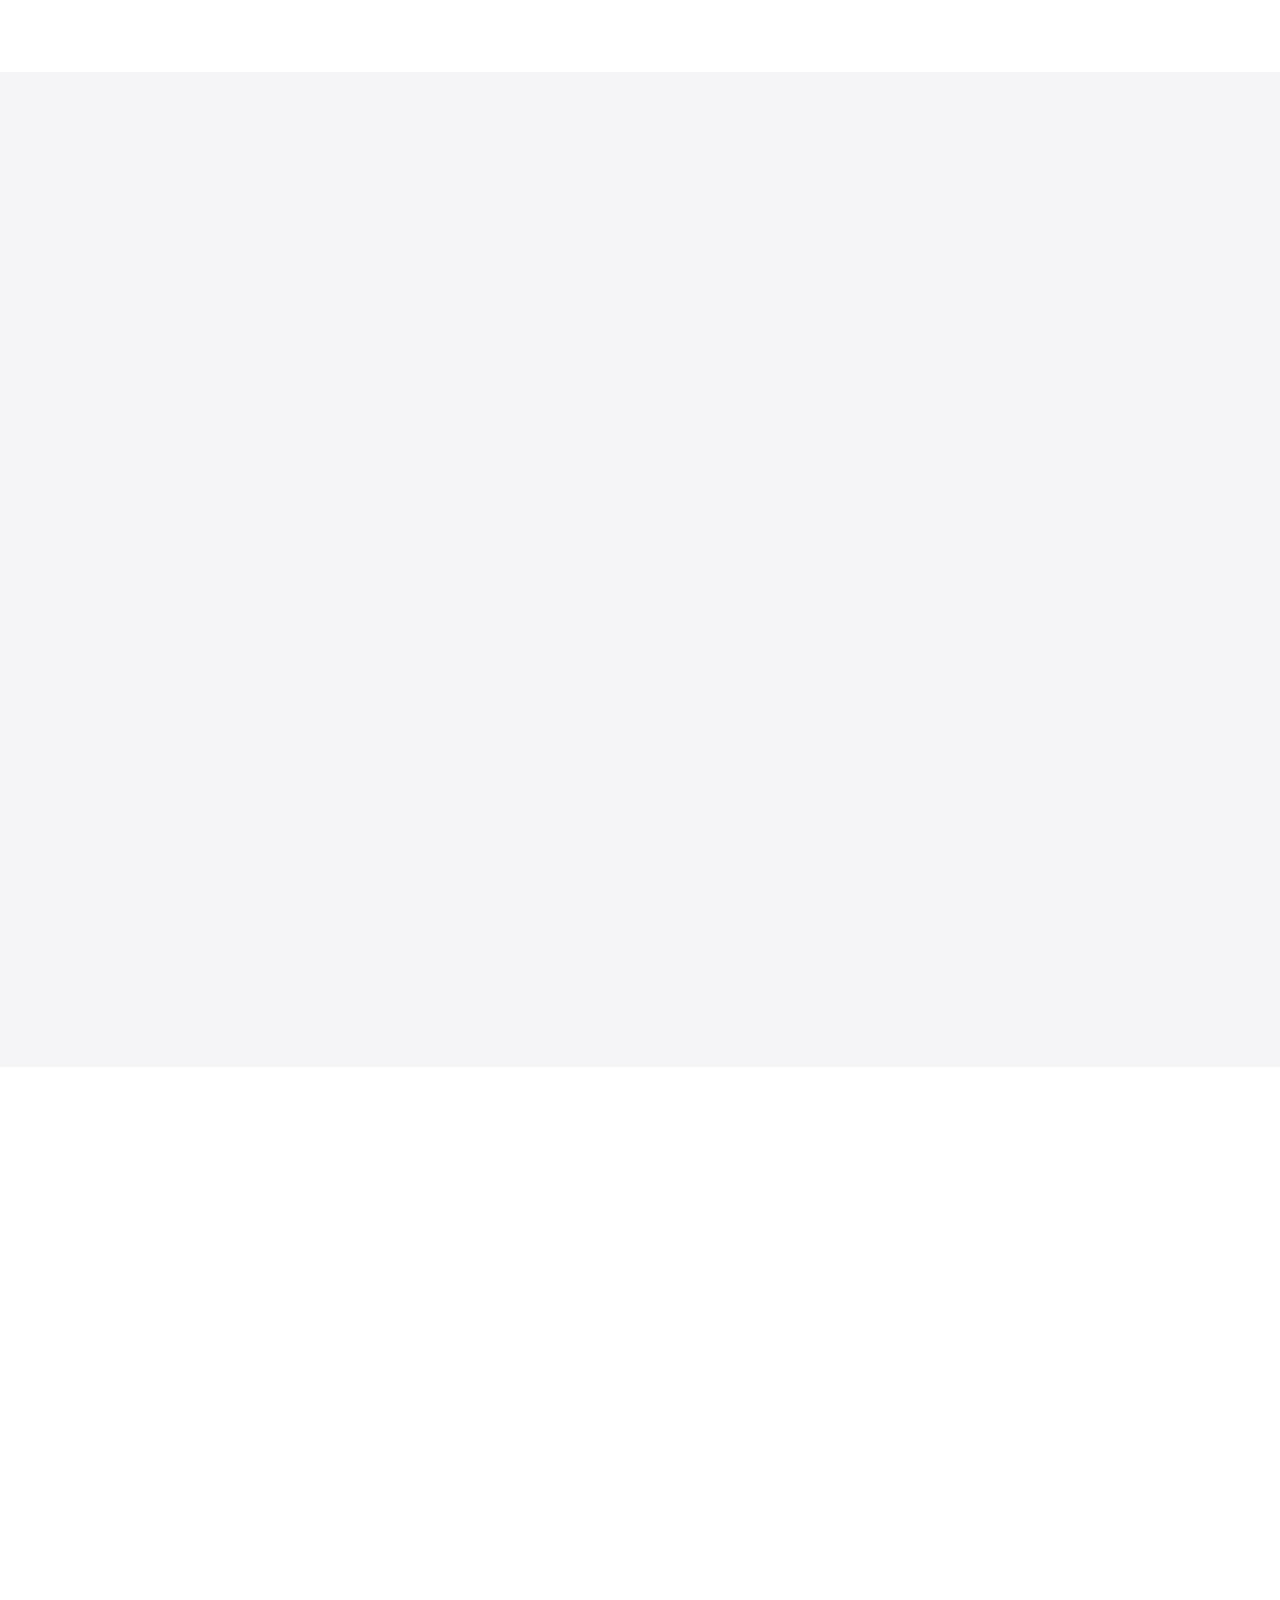
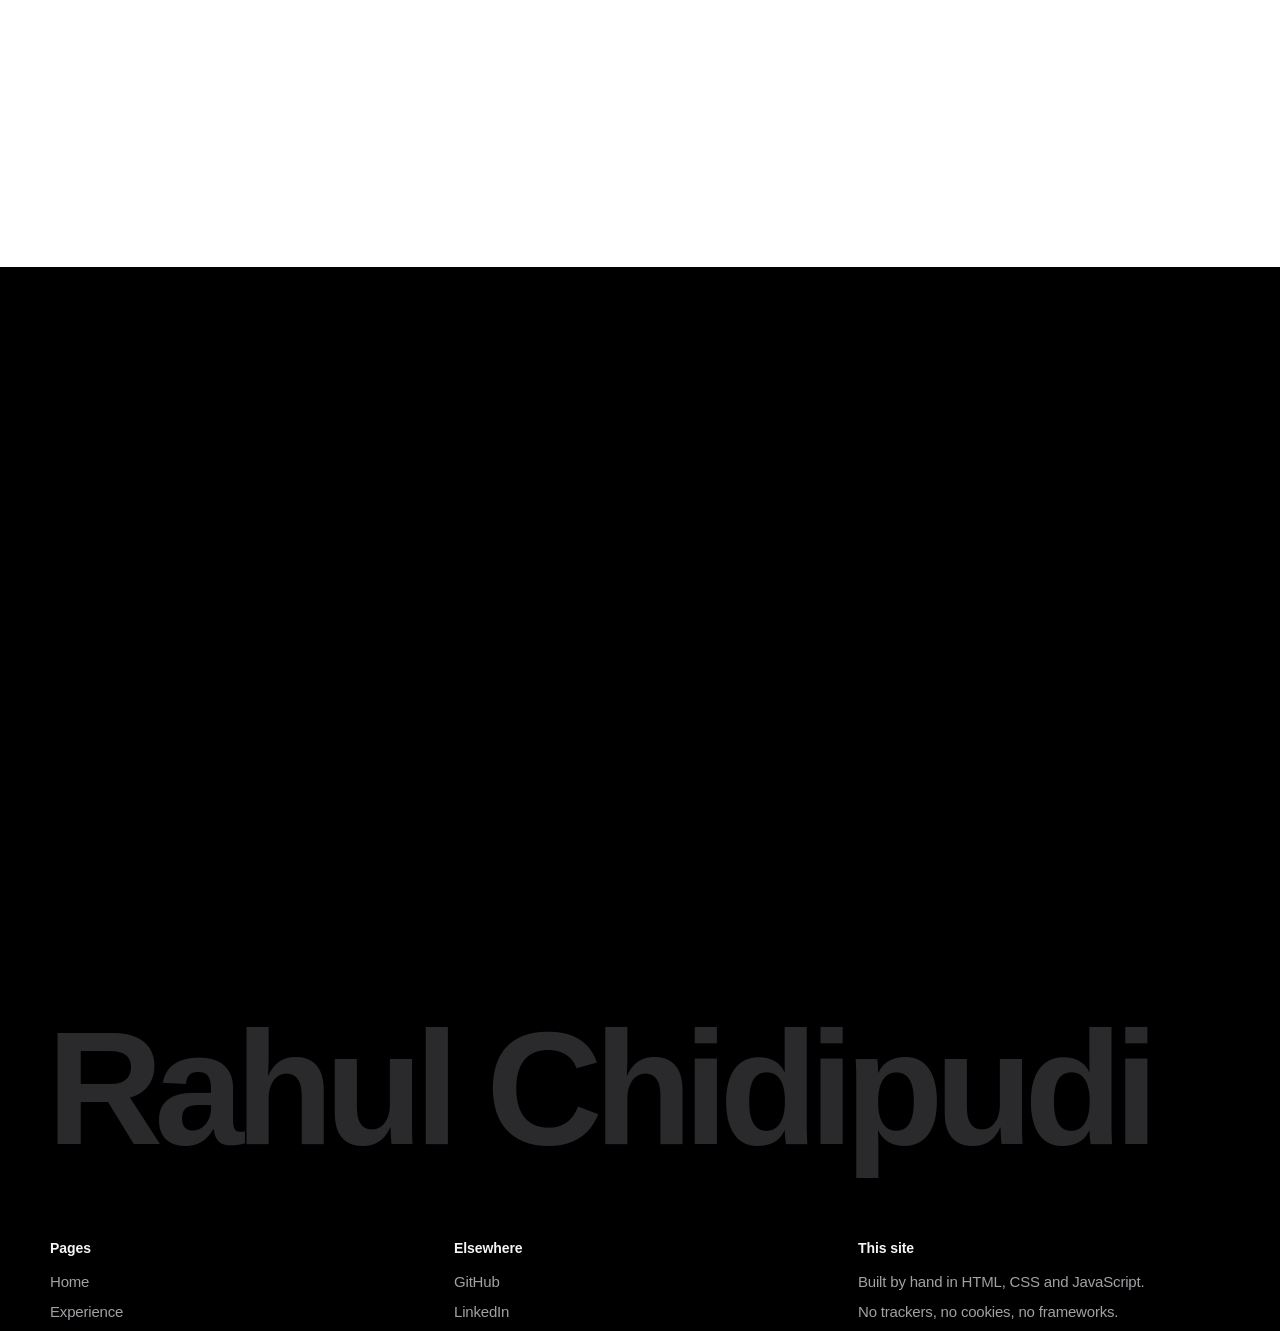
==== commit 995890b2: "Rebuild the portfolio as a multi-page, keynote-style site Six pages (home, experience, projects, ski" ====
--- a/about/index.html
+++ b/about/index.html
@@ -1,155 +1,13 @@
-<!DOCTYPE html>
-<html lang="en" data-theme="dark">
+<!doctype html>
+<html lang="en">
 <head>
-<meta charset="utf-8" />
-<meta name="viewport" content="width=device-width, initial-scale=1" />
-<title>About — Rahul Reddy Chidipudi</title>
-<meta name="description" content="Background, education at Rowan University, certifications, and leadership activities." />
-<meta name="theme-color" content="#07080a" />
-<meta name="color-scheme" content="dark" />
-<link rel="canonical" href="https://rahu378.github.io/about/" />
-
-<meta property="og:type" content="website" />
-<meta property="og:title" content="About — Rahul Reddy Chidipudi" />
-<meta property="og:description" content="Background, education at Rowan University, certifications, and leadership activities." />
-<meta property="og:url" content="https://rahu378.github.io/about/" />
-<meta property="og:image" content="https://rahu378.github.io/assets/img/rahul.jpg" />
-<meta name="twitter:card" content="summary_large_image" />
-
-<link rel="preconnect" href="https://fonts.googleapis.com" />
-<link rel="preconnect" href="https://fonts.gstatic.com" crossorigin />
-<link rel="preload" as="style" href="https://fonts.googleapis.com/css2?family=Space+Grotesk:wght@400;500;600;700&family=Inter:wght@300;400;500;600&family=JetBrains+Mono:wght@400;500;700&display=swap" />
-<link rel="stylesheet" href="https://fonts.googleapis.com/css2?family=Space+Grotesk:wght@400;500;600;700&family=Inter:wght@300;400;500;600&family=JetBrains+Mono:wght@400;500;700&display=swap" />
-<link rel="stylesheet" href="/assets/css/style.css?v=1" />
-<link rel="icon" href="data:image/svg+xml,<svg xmlns='http://www.w3.org/2000/svg' viewBox='0 0 100 100'><rect width='100' height='100' rx='22' fill='%2307080a'/><text y='70' x='50' text-anchor='middle' font-size='58' font-family='monospace' font-weight='700' fill='%23e8232f'>R</text></svg>" />
+  <meta charset="utf-8">
+  <title>Moved · Rahul Chidipudi</title>
+  <meta name="robots" content="noindex">
+  <meta http-equiv="refresh" content="0; url=../about.html">
+  <link rel="canonical" href="https://rahu378.github.io/about.html">
 </head>
-<body data-page="about">
-
-<div class="wipe" id="wipe" aria-hidden="true"></div>
-<div class="grid-bg" aria-hidden="true"></div>
-<div class="noise" aria-hidden="true"></div>
-
-<a class="skip" href="#main">Skip to content</a>
-
-<header class="topbar">
-  <a class="brand" href="/">
-    <span class="brand__dot" aria-hidden="true"></span>
-    <span class="brand__txt">rahul<span>.dev</span></span>
-  </a>
-
-  <nav class="nav" aria-label="Sections">
-    <a href="/projects/">Systems</a>
-    <a href="/work/">Experience</a>
-    <a href="/skills/">Tooling</a>
-    <a href="/about/" aria-current="page">About</a>
-    <a href="/contact/" class="nav__cta">Contact</a>
-  </nav>
-
-  <button class="burger" id="burger" aria-label="Open menu" aria-expanded="false" aria-controls="menu">
-    <span></span><span></span>
-  </button>
-</header>
-
-<nav class="menu" id="menu" aria-hidden="true">
-  <div class="menu__bg" aria-hidden="true"></div>
-  <ul class="menu__list">
-    <li><a href="/" data-i="00"><span>HOME</span></a></li>
-    <li><a href="/projects/" data-i="01"><span>SYSTEMS</span></a></li>
-    <li><a href="/work/" data-i="02"><span>EXPERIENCE</span></a></li>
-    <li><a href="/skills/" data-i="03"><span>TOOLING</span></a></li>
-    <li><a href="/about/" data-i="04" aria-current="page"><span>ABOUT</span></a></li>
-    <li><a href="/contact/" data-i="05"><span>CONTACT</span></a></li>
-  </ul>
-  <div class="menu__foot">
-    <a href="mailto:rahul.r24.c@gmail.com">rahul.r24.c@gmail.com</a>
-    <a href="https://github.com/Rahu378" target="_blank" rel="noopener noreferrer">github.com/Rahu378</a>
-    <a href="https://www.linkedin.com/in/rahulchidipudi/" target="_blank" rel="noopener noreferrer">in/rahulchidipudi</a>
-    <span>McLean, VA</span>
-  </div>
-</nav>
-
-<main id="main">
-
-<section class="sec" id="about">
-  <header class="sec__head">
-    <span class="sec__tag">04 &mdash; BACKGROUND</span>
-    <h2 class="sec__title">About</h2>
-  </header>
-
-  <div class="about">
-    <figure class="about__photo reveal">
-      <img src="/assets/img/rahul.jpg" alt="Rahul Reddy Chidipudi" width="440" height="440" />
-    </figure>
-
-    <div class="about__copy reveal">
-      <p>I'm a software engineer in McLean, Virginia, working mostly on backend and distributed
-      systems &mdash; the request paths, pipelines and infrastructure that only get noticed when
-      they break.</p>
-      <p>Most of what I enjoy sits at the boundary between systems: forking live traffic without
-      disturbing it, keeping two databases honest against each other, deciding what a Spark job
-      should shuffle. The projects are largely about that boundary.</p>
-
-      <div class="edu">
-        <h3>Education</h3>
-        <p class="edu__deg">B.S. Computer Science</p>
-        <p class="edu__school">Rowan University &middot; Glassboro, NJ</p>
-        <p class="edu__meta">Graduated December 2024 &middot; Merit-based International Credit Transfer Scholarship</p>
-        <p class="edu__course">Data Structures &amp; Algorithms &middot; Databases &middot; Operating Systems &middot; Distributed Systems &middot; AI &amp; ML</p>
-      </div>
-
-      <div class="certs">
-        <h3>Certifications</h3>
-        <ul>
-          <li>AWS Certified Developer</li>
-          <li>Machine Learning Specialization &mdash; StanfordOnline</li>
-          <li>IBM Enterprise Design Thinking Practitioner</li>
-          <li>Anthropic AI Fluency for Business</li>
-        </ul>
-      </div>
-    </div>
-  </div>
-
-  <div class="lead">
-    <h3 class="lead__h">Leadership &amp; activities</h3>
-    <div class="lead__grid">
-      <article class="lead__item reveal">
-        <p class="lead__role">Tech Coordinator</p>
-        <p class="lead__org">ACM &middot; Rowan University</p>
-        <p class="lead__d">Organized 6 hackathons and 12 tech talks on AI, cloud and software architecture &mdash; around <b class="hl">300 students</b> and <b class="hl">$15K</b> in regional sponsorship.</p>
-      </article>
-      <article class="lead__item reveal">
-        <p class="lead__role">Graphic Designer &amp; Team Member, AI &amp; Cloud</p>
-        <p class="lead__org">Google Developer Student Club &middot; LPU</p>
-        <p class="lead__d">Led ML and Google Cloud workshops for <b class="hl">150+ students</b>, growing membership by <b class="hl">40%</b>.</p>
-      </article>
-      <article class="lead__item reveal">
-        <p class="lead__role">Public Speaker &amp; Event Coordinator</p>
-        <p class="lead__org">Orator Student Club &middot; LPU</p>
-        <p class="lead__d">Hosted 8 public-speaking workshops and debates, growing participation from 30 to <b class="hl">120+</b>.</p>
-      </article>
-    </div>
-  </div>
-</section>
-
-<nav class="actnav" aria-label="Page navigation">
-  <a class="actnav__side actnav__side--prev" href="/skills/">
-    <span class="actnav__dir">&larr; PREVIOUS</span>
-    <span class="actnav__n">03</span>
-    <span class="actnav__t">TOOLING</span>
-  </a>
-  <a class="actnav__side actnav__side--next" href="/contact/">
-    <span class="actnav__dir">NEXT &rarr;</span>
-    <span class="actnav__n">05</span>
-    <span class="actnav__t">CONTACT</span>
-  </a>
-</nav>
-</main>
-
-<footer class="foot">
-  <span>&copy; <span id="yr">2026</span> Rahul Reddy Chidipudi</span>
-  <a href="/">Back to home &uarr;</a>
-</footer>
-
-<script src="/assets/js/main.js?v=1" defer></script>
+<body>
+  <p>This page has moved to <a href="../about.html">rahu378.github.io/about.html</a>.</p>
 </body>
 </html>
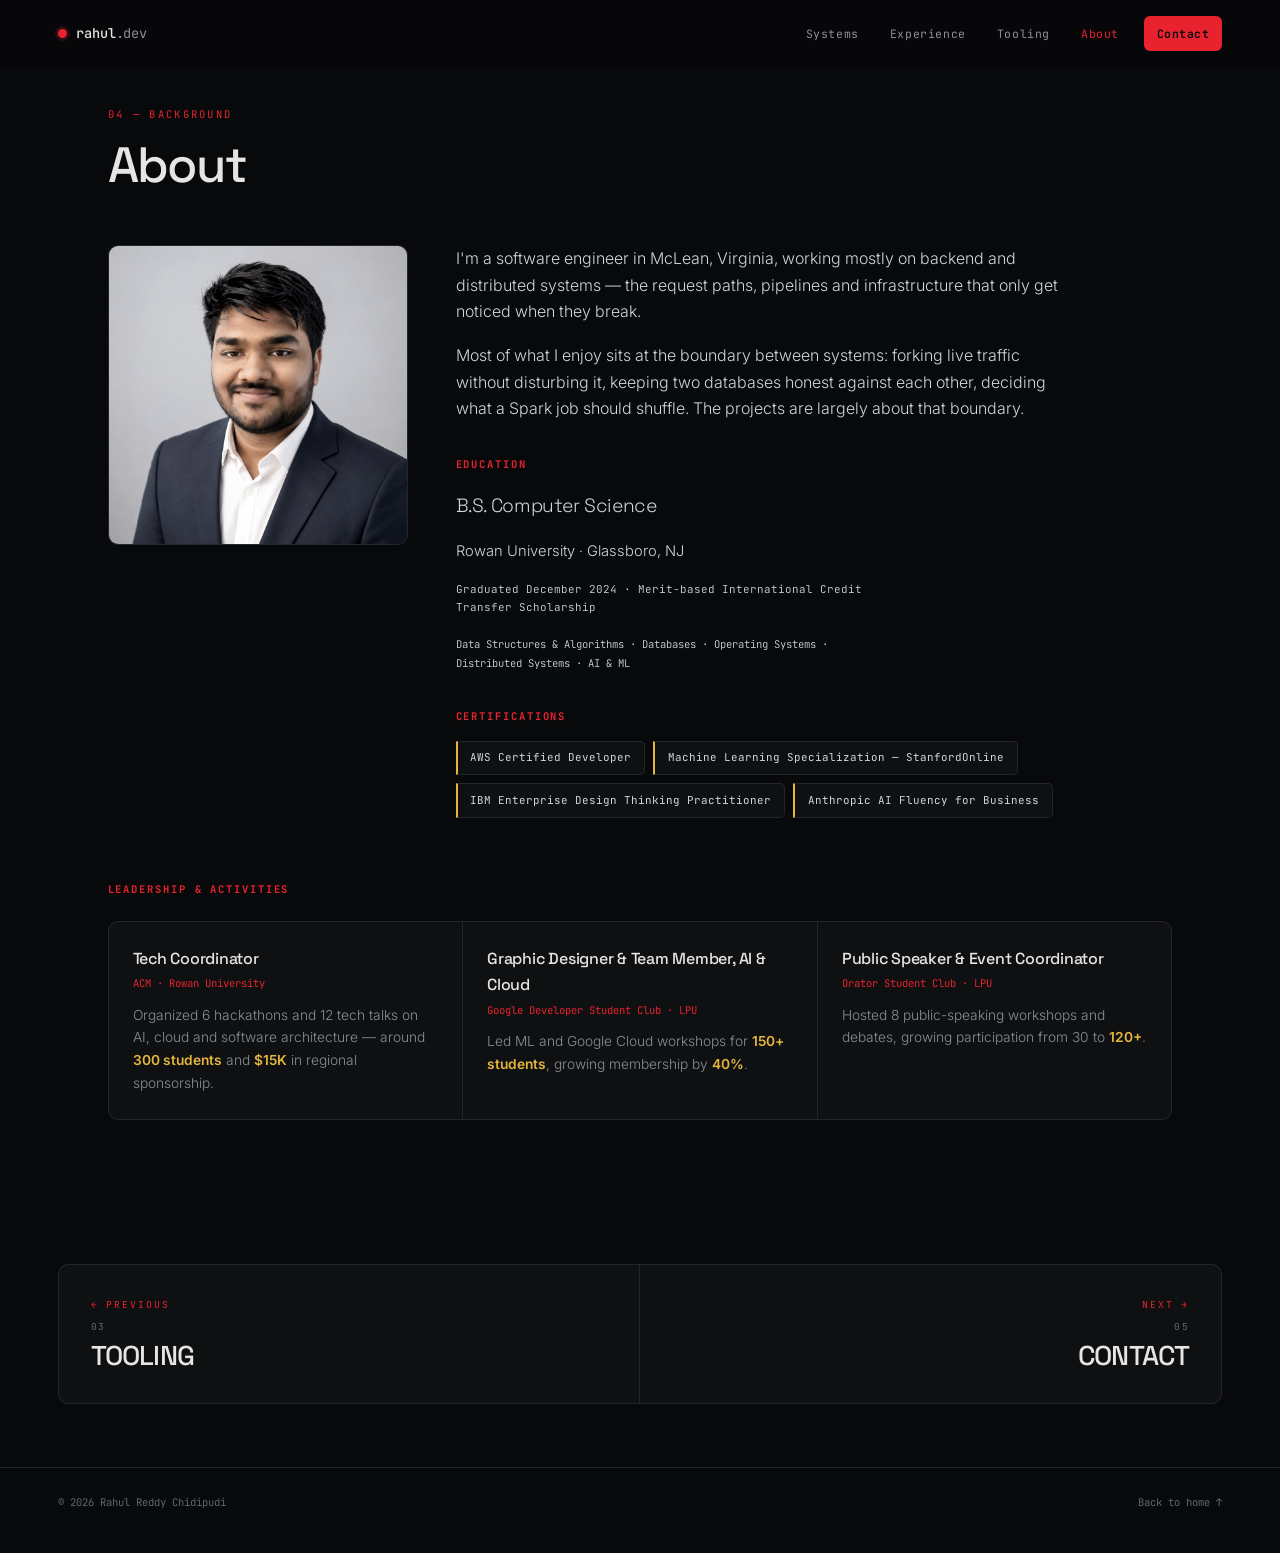
==== commit e1b03695: "Restore the original portfolio Undo the rebuild pushed in 995890b; the new site now lives in its own" ====
--- a/about/index.html
+++ b/about/index.html
@@ -1,13 +1,155 @@
-<!doctype html>
-<html lang="en">
+<!DOCTYPE html>
+<html lang="en" data-theme="dark">
 <head>
-  <meta charset="utf-8">
-  <title>Moved · Rahul Chidipudi</title>
-  <meta name="robots" content="noindex">
-  <meta http-equiv="refresh" content="0; url=../about.html">
-  <link rel="canonical" href="https://rahu378.github.io/about.html">
+<meta charset="utf-8" />
+<meta name="viewport" content="width=device-width, initial-scale=1" />
+<title>About — Rahul Reddy Chidipudi</title>
+<meta name="description" content="Background, education at Rowan University, certifications, and leadership activities." />
+<meta name="theme-color" content="#07080a" />
+<meta name="color-scheme" content="dark" />
+<link rel="canonical" href="https://rahu378.github.io/about/" />
+
+<meta property="og:type" content="website" />
+<meta property="og:title" content="About — Rahul Reddy Chidipudi" />
+<meta property="og:description" content="Background, education at Rowan University, certifications, and leadership activities." />
+<meta property="og:url" content="https://rahu378.github.io/about/" />
+<meta property="og:image" content="https://rahu378.github.io/assets/img/rahul.jpg" />
+<meta name="twitter:card" content="summary_large_image" />
+
+<link rel="preconnect" href="https://fonts.googleapis.com" />
+<link rel="preconnect" href="https://fonts.gstatic.com" crossorigin />
+<link rel="preload" as="style" href="https://fonts.googleapis.com/css2?family=Space+Grotesk:wght@400;500;600;700&family=Inter:wght@300;400;500;600&family=JetBrains+Mono:wght@400;500;700&display=swap" />
+<link rel="stylesheet" href="https://fonts.googleapis.com/css2?family=Space+Grotesk:wght@400;500;600;700&family=Inter:wght@300;400;500;600&family=JetBrains+Mono:wght@400;500;700&display=swap" />
+<link rel="stylesheet" href="/assets/css/style.css?v=1" />
+<link rel="icon" href="data:image/svg+xml,<svg xmlns='http://www.w3.org/2000/svg' viewBox='0 0 100 100'><rect width='100' height='100' rx='22' fill='%2307080a'/><text y='70' x='50' text-anchor='middle' font-size='58' font-family='monospace' font-weight='700' fill='%23e8232f'>R</text></svg>" />
 </head>
-<body>
-  <p>This page has moved to <a href="../about.html">rahu378.github.io/about.html</a>.</p>
+<body data-page="about">
+
+<div class="wipe" id="wipe" aria-hidden="true"></div>
+<div class="grid-bg" aria-hidden="true"></div>
+<div class="noise" aria-hidden="true"></div>
+
+<a class="skip" href="#main">Skip to content</a>
+
+<header class="topbar">
+  <a class="brand" href="/">
+    <span class="brand__dot" aria-hidden="true"></span>
+    <span class="brand__txt">rahul<span>.dev</span></span>
+  </a>
+
+  <nav class="nav" aria-label="Sections">
+    <a href="/projects/">Systems</a>
+    <a href="/work/">Experience</a>
+    <a href="/skills/">Tooling</a>
+    <a href="/about/" aria-current="page">About</a>
+    <a href="/contact/" class="nav__cta">Contact</a>
+  </nav>
+
+  <button class="burger" id="burger" aria-label="Open menu" aria-expanded="false" aria-controls="menu">
+    <span></span><span></span>
+  </button>
+</header>
+
+<nav class="menu" id="menu" aria-hidden="true">
+  <div class="menu__bg" aria-hidden="true"></div>
+  <ul class="menu__list">
+    <li><a href="/" data-i="00"><span>HOME</span></a></li>
+    <li><a href="/projects/" data-i="01"><span>SYSTEMS</span></a></li>
+    <li><a href="/work/" data-i="02"><span>EXPERIENCE</span></a></li>
+    <li><a href="/skills/" data-i="03"><span>TOOLING</span></a></li>
+    <li><a href="/about/" data-i="04" aria-current="page"><span>ABOUT</span></a></li>
+    <li><a href="/contact/" data-i="05"><span>CONTACT</span></a></li>
+  </ul>
+  <div class="menu__foot">
+    <a href="mailto:rahul.r24.c@gmail.com">rahul.r24.c@gmail.com</a>
+    <a href="https://github.com/Rahu378" target="_blank" rel="noopener noreferrer">github.com/Rahu378</a>
+    <a href="https://www.linkedin.com/in/rahulchidipudi/" target="_blank" rel="noopener noreferrer">in/rahulchidipudi</a>
+    <span>McLean, VA</span>
+  </div>
+</nav>
+
+<main id="main">
+
+<section class="sec" id="about">
+  <header class="sec__head">
+    <span class="sec__tag">04 &mdash; BACKGROUND</span>
+    <h2 class="sec__title">About</h2>
+  </header>
+
+  <div class="about">
+    <figure class="about__photo reveal">
+      <img src="/assets/img/rahul.jpg" alt="Rahul Reddy Chidipudi" width="440" height="440" />
+    </figure>
+
+    <div class="about__copy reveal">
+      <p>I'm a software engineer in McLean, Virginia, working mostly on backend and distributed
+      systems &mdash; the request paths, pipelines and infrastructure that only get noticed when
+      they break.</p>
+      <p>Most of what I enjoy sits at the boundary between systems: forking live traffic without
+      disturbing it, keeping two databases honest against each other, deciding what a Spark job
+      should shuffle. The projects are largely about that boundary.</p>
+
+      <div class="edu">
+        <h3>Education</h3>
+        <p class="edu__deg">B.S. Computer Science</p>
+        <p class="edu__school">Rowan University &middot; Glassboro, NJ</p>
+        <p class="edu__meta">Graduated December 2024 &middot; Merit-based International Credit Transfer Scholarship</p>
+        <p class="edu__course">Data Structures &amp; Algorithms &middot; Databases &middot; Operating Systems &middot; Distributed Systems &middot; AI &amp; ML</p>
+      </div>
+
+      <div class="certs">
+        <h3>Certifications</h3>
+        <ul>
+          <li>AWS Certified Developer</li>
+          <li>Machine Learning Specialization &mdash; StanfordOnline</li>
+          <li>IBM Enterprise Design Thinking Practitioner</li>
+          <li>Anthropic AI Fluency for Business</li>
+        </ul>
+      </div>
+    </div>
+  </div>
+
+  <div class="lead">
+    <h3 class="lead__h">Leadership &amp; activities</h3>
+    <div class="lead__grid">
+      <article class="lead__item reveal">
+        <p class="lead__role">Tech Coordinator</p>
+        <p class="lead__org">ACM &middot; Rowan University</p>
+        <p class="lead__d">Organized 6 hackathons and 12 tech talks on AI, cloud and software architecture &mdash; around <b class="hl">300 students</b> and <b class="hl">$15K</b> in regional sponsorship.</p>
+      </article>
+      <article class="lead__item reveal">
+        <p class="lead__role">Graphic Designer &amp; Team Member, AI &amp; Cloud</p>
+        <p class="lead__org">Google Developer Student Club &middot; LPU</p>
+        <p class="lead__d">Led ML and Google Cloud workshops for <b class="hl">150+ students</b>, growing membership by <b class="hl">40%</b>.</p>
+      </article>
+      <article class="lead__item reveal">
+        <p class="lead__role">Public Speaker &amp; Event Coordinator</p>
+        <p class="lead__org">Orator Student Club &middot; LPU</p>
+        <p class="lead__d">Hosted 8 public-speaking workshops and debates, growing participation from 30 to <b class="hl">120+</b>.</p>
+      </article>
+    </div>
+  </div>
+</section>
+
+<nav class="actnav" aria-label="Page navigation">
+  <a class="actnav__side actnav__side--prev" href="/skills/">
+    <span class="actnav__dir">&larr; PREVIOUS</span>
+    <span class="actnav__n">03</span>
+    <span class="actnav__t">TOOLING</span>
+  </a>
+  <a class="actnav__side actnav__side--next" href="/contact/">
+    <span class="actnav__dir">NEXT &rarr;</span>
+    <span class="actnav__n">05</span>
+    <span class="actnav__t">CONTACT</span>
+  </a>
+</nav>
+</main>
+
+<footer class="foot">
+  <span>&copy; <span id="yr">2026</span> Rahul Reddy Chidipudi</span>
+  <a href="/">Back to home &uarr;</a>
+</footer>
+
+<script src="/assets/js/main.js?v=1" defer></script>
 </body>
 </html>
--- a/assets/css/style.css
+++ b/assets/css/style.css
@@ -0,0 +1,957 @@
+/* ═══════════════════════════════════════════════════════════════
+   RAHUL REDDY CHIDIPUDI — Software Engineer
+   Dark only. Systems-and-architecture direction.
+   ═══════════════════════════════════════════════════════════════ */
+
+:root{
+  /* Four-step surface progression (after Linear's "midnight precision
+     instrument"): darkness is the substrate, not a theme. Elevation comes
+     from hairline borders and contrast — never from shadows or glows. */
+  --bg:        #08090a;
+  --surface:   #0f1011;
+  --surface-2: #161718;
+  --hair:      #23252a;
+  --hair-2:    #383b3f;
+
+  --fg:        #e5e5e6;
+  --fg-rgb:    229,229,230;
+  --text-2:    #d0d6e0;
+  --mute:      #8a8f98;
+  --mute-2:    #62666d;
+
+  /* Brand accent — gold on obsidian. Used for interface: nav, CTAs,
+     section tags, hover states. */
+  --accent:     #e8232f;
+  --accent-lit: #ff4d5a;
+  --accent-ink: #ffffff;   /* text that sits ON red */
+  --accent-dim: #5c0f15;
+  --accent-wash: rgba(232,35,47,.09);
+
+  /* Data colours — reserved for the architecture diagrams so a request
+     path never gets confused with a button. */
+  --data:      #38bdf8;    /* live request path */
+  --data-wash: rgba(56,189,248,.08);
+  --gold:      #e5b53c;    /* measured results */
+  --ok:        #34d399;    /* converged / verified */
+  --shadow:    #a78bfa;    /* the forked, non-production path */
+
+  --disp: 'Space Grotesk', 'Helvetica Neue', Arial, sans-serif;
+  --body: 'Inter', system-ui, -apple-system, sans-serif;
+  --mono: 'JetBrains Mono', ui-monospace, 'SF Mono', Menlo, monospace;
+
+  --pad:  clamp(1.15rem, 4.5vw, 5rem);
+  --maxw: 1180px;
+  --wide: 1360px;
+  --ease: cubic-bezier(.16,1,.3,1);
+  --snap: cubic-bezier(.4,0,.2,1);   /* UI feedback — CLI speed */
+  --t-ui: .17s;
+
+  color-scheme: dark;
+}
+
+*,*::before,*::after{ box-sizing:border-box; margin:0; padding:0; }
+html{ -webkit-text-size-adjust:100%; background:var(--bg); scroll-behavior:smooth; }
+body{
+  background:var(--bg); color:var(--fg);
+  font-family:var(--body); font-size:16px; line-height:1.65;
+  overflow-x:hidden;
+  -webkit-font-smoothing:antialiased; text-rendering:optimizeLegibility;
+}
+body.is-locked{ overflow:hidden; }
+img{ display:block; max-width:100%; }
+ul,ol{ list-style:none; }
+a{ color:inherit; text-decoration:none; }
+button{ font:inherit; color:inherit; background:none; border:0; cursor:pointer; }
+::selection{ background:var(--accent); color:var(--accent-ink); }
+:focus-visible{ outline:2px solid var(--accent); outline-offset:3px; border-radius:3px; }
+
+/* The inline <svg> holding the portrait filters must not take up layout —
+   without this it renders as a default 300x150 box and shoves the page down. */
+.filter-lab{ position:absolute; width:0; height:0; overflow:hidden; }
+
+.skip{
+  position:fixed; top:-100px; left:1rem; z-index:10001;
+  background:var(--accent); color:var(--accent-ink); padding:.7rem 1.1rem;
+  font-family:var(--mono); font-size:.65rem; letter-spacing:.16em;
+  transition:top .25s;
+}
+.skip:focus{ top:1rem; }
+
+/* ── ambient background ─────────────────────────────────────── */
+.grid-bg{
+  position:fixed; inset:0; z-index:-2; pointer-events:none;
+  background-image:
+    linear-gradient(var(--hair) 1px, transparent 1px),
+    linear-gradient(90deg, var(--hair) 1px, transparent 1px);
+  background-size:64px 64px;
+  opacity:.32;
+  -webkit-mask-image:radial-gradient(ellipse 80% 60% at 50% 0%, #000 10%, transparent 78%);
+  mask-image:radial-gradient(ellipse 80% 60% at 50% 0%, #000 10%, transparent 78%);
+}
+.noise{
+  position:fixed; inset:0; z-index:-1; pointer-events:none; opacity:.035;
+  background-image:url("data:image/svg+xml,%3Csvg xmlns='http://www.w3.org/2000/svg' width='160' height='160'%3E%3Cfilter id='n'%3E%3CfeTurbulence type='fractalNoise' baseFrequency='.85' numOctaves='3'/%3E%3C/filter%3E%3Crect width='160' height='160' filter='url(%23n)'/%3E%3C/svg%3E");
+}
+
+/* ── top bar ────────────────────────────────────────────────── */
+.topbar{
+  position:fixed; top:0; left:0; right:0; z-index:900;
+  display:flex; align-items:center; justify-content:space-between;
+  gap:1rem; padding:1rem var(--pad);
+  background:rgba(7,8,10,.72);
+  backdrop-filter:blur(12px); -webkit-backdrop-filter:blur(12px);
+  border-bottom:1px solid transparent;
+  transition:border-color .3s, background .3s;
+}
+.topbar.stuck{ border-bottom-color:var(--hair); }
+.brand{ display:flex; align-items:center; gap:.6rem; font-family:var(--mono); font-size:.85rem; }
+.brand__dot{
+  width:9px; height:9px; border-radius:50%; background:var(--accent);
+  box-shadow:0 0 0 3px rgba(232,35,47,.16);
+}
+.brand__txt{ font-weight:500; letter-spacing:-.01em; }
+.brand__txt span{ color:var(--mute); font-weight:400; }
+
+.nav{ display:none; align-items:center; gap:.35rem; }
+@media (min-width:820px){ .nav{ display:flex; } .burger{ display:none !important; } }
+.nav a{
+  font-family:var(--mono); font-size:.72rem; letter-spacing:.05em;
+  color:var(--mute); padding:.5rem .8rem; border-radius:6px;
+  transition:color var(--t-ui) var(--snap), background-color var(--t-ui) var(--snap), border-color var(--t-ui) var(--snap), transform var(--t-ui) var(--snap);
+}
+.nav a:hover{ color:var(--fg); background:var(--surface-2); }
+.nav a.active{ color:var(--accent); }
+.nav__cta{
+  color:var(--bg) !important; background:var(--accent);
+  font-weight:600; margin-left:.4rem;
+}
+.nav__cta:hover{ background:var(--accent-lit) !important; color:var(--bg) !important; }
+
+.burger{ display:grid; gap:5px; padding:.45rem; }
+.burger span{ display:block; width:22px; height:2px; background:var(--fg); transition:transform .35s var(--ease), opacity .2s; }
+.burger[aria-expanded="true"] span:nth-child(1){ transform:translateY(7px) rotate(45deg); }
+.burger[aria-expanded="true"] span:nth-child(2){ opacity:0; }
+.burger[aria-expanded="true"] span:nth-child(3){ transform:translateY(-7px) rotate(-45deg); }
+
+
+/* ── hero ───────────────────────────────────────────────────── */
+.hero{
+  position:relative; min-height:100svh;
+  display:flex; align-items:center;
+  padding:7rem var(--pad) 5rem;
+}
+.hero__eyebrow{
+  display:inline-flex; align-items:center; gap:.6rem;
+  font-family:var(--mono); font-size:.68rem; letter-spacing:.2em;
+  color:var(--mute); margin-bottom:1.75rem;
+}
+
+.hero__title{
+  font-family:var(--disp); font-weight:500;
+  font-size:clamp(2.5rem,8vw,5.6rem);
+  line-height:1.02; letter-spacing:-.04em;
+  margin-bottom:1.9rem;
+}
+.hero__title .ln{ display:block; overflow:hidden; padding-bottom:.07em; }
+.hero__title .w{ display:inline-block; will-change:transform; }
+.hero__title .accent{ color:var(--accent); }
+.hero__title .dot{ color:var(--fg); }
+
+
+
+
+
+/* ── metrics ────────────────────────────────────────────────── */
+.metrics{
+  border-top:1px solid var(--hair); border-bottom:1px solid var(--hair);
+  background:var(--surface);
+}
+.metrics__rail{
+  max-width:var(--wide); margin-inline:auto;
+  display:grid; grid-template-columns:repeat(auto-fit,minmax(190px,1fr));
+}
+.metric{
+  padding:2rem clamp(1rem,2.2vw,1.9rem);
+  border-right:1px solid var(--hair);
+}
+.metric:last-child{ border-right:0; }
+.metric__v{
+  font-family:var(--disp); font-weight:500;
+  font-size:clamp(2rem,3.6vw,2.9rem); line-height:1;
+  letter-spacing:-.035em; color:var(--gold); margin-bottom:.7rem;
+}
+.metric__k{ font-size:.9rem; font-weight:500; margin-bottom:.3rem; }
+.metric__n{ font-family:var(--mono); font-size:.66rem; color:var(--mute); line-height:1.6; }
+
+/* ── section shell ──────────────────────────────────────────── */
+.sec{
+  max-width:var(--maxw); margin-inline:auto;
+  padding:clamp(4.5rem,11vh,7.5rem) var(--pad);
+}
+.sec--wide{ max-width:var(--wide); }
+.sec__head{ margin-bottom:clamp(2.5rem,6vh,4rem); }
+.sec__tag{
+  display:inline-block; font-family:var(--mono);
+  font-size:.66rem; letter-spacing:.22em; color:var(--accent);
+  margin-bottom:.9rem;
+}
+.sec__title{
+  font-family:var(--disp); font-weight:500;
+  font-size:clamp(1.85rem,4.4vw,3.1rem);
+  line-height:1.08; letter-spacing:-.035em;
+}
+.sec__sub{ margin-top:.9rem; max-width:56ch; color:var(--mute); font-weight:300; }
+
+/* Reveals: CSS owns the transition, JS only adds .in when the element
+   scrolls into view. No animation library involved. */
+.reveal, .sec__head{ opacity:1; }
+html.js .reveal,
+html.js .sec__head{
+  opacity:0; transform:translateY(22px);
+  transition:opacity .55s ease, transform .55s cubic-bezier(.16,1,.3,1);
+}
+html.js .reveal.in,
+html.js .sec__head.in{ opacity:1; transform:none; }
+.hl{ color:var(--gold); font-weight:600; }
+
+/* ── experience ─────────────────────────────────────────────── */
+.jobs{ display:flex; flex-direction:column; }
+.job{
+  display:grid; gap:.85rem 2.5rem;
+  grid-template-columns:1fr;
+  padding:2.2rem 0; border-top:1px solid var(--hair);
+}
+.job:last-child{ border-bottom:1px solid var(--hair); }
+@media (min-width:860px){ .job{ grid-template-columns:210px 1fr; } }
+/* the grid cell stretches to the full card height — pin the dates to the top
+   so they sit level with the role title rather than floating mid-card */
+.job__when{
+  display:flex; flex-wrap:wrap; align-items:flex-start; align-content:flex-start;
+  gap:.6rem; padding-top:.3rem;
+}
+.job__dates{ font-family:var(--mono); font-size:.72rem; color:var(--mute); letter-spacing:.03em; }
+.job__now{
+  font-family:var(--mono); font-size:.56rem; letter-spacing:.16em;
+  color:var(--ok); border:1px solid rgba(52,211,153,.4);
+  border-radius:99px; padding:.16rem .5rem;
+}
+.job__role{ font-family:var(--disp); font-weight:500; font-size:clamp(1.25rem,2.6vw,1.65rem); letter-spacing:-.025em; }
+.job__co{ color:var(--accent); font-size:.95rem; margin:.2rem 0 1.1rem; }
+.job__co span{ color:var(--mute); }
+.job__pts li{
+  position:relative; padding-left:1.35rem; margin-bottom:.7rem;
+  color:var(--text-2); font-weight:300; font-size:.94rem;
+}
+.job__pts li::before{
+  content:''; position:absolute; left:0; top:.66em;
+  width:7px; height:1px; background:var(--accent);
+}
+.job__pts b{ color:var(--fg); font-weight:600; }
+.job__stack{ display:flex; flex-wrap:wrap; gap:.4rem; margin-top:1.2rem; }
+.job__stack li{
+  font-family:var(--mono); font-size:.63rem; color:var(--mute);
+  background:var(--surface); border:1px solid var(--hair);
+  padding:.28rem .6rem; border-radius:5px;
+}
+
+/* ── projects ───────────────────────────────────────────────── */
+.proj{
+  border:1px solid var(--hair); border-radius:12px;
+  background:var(--surface);
+  padding:clamp(1.35rem,3vw,2.4rem);
+  margin-bottom:clamp(1.5rem,3vw,2.2rem);
+}
+.proj__head{
+  display:flex; flex-wrap:wrap; gap:1rem; justify-content:space-between;
+  align-items:flex-start; margin-bottom:1.8rem;
+}
+.proj__idx{ font-family:var(--mono); font-size:.66rem; letter-spacing:.2em; color:var(--mute-2); }
+.proj__name{
+  font-family:var(--disp); font-weight:500;
+  font-size:clamp(1.4rem,3.2vw,2.1rem); letter-spacing:-.03em; margin:.3rem 0 .25rem;
+}
+.proj__tag{ color:var(--mute); font-size:.92rem; font-weight:300; }
+.proj__repo{
+  display:inline-flex; align-items:center; gap:.5rem; flex:none;
+  font-family:var(--mono); font-size:.7rem;
+  border:1px solid var(--hair-2); border-radius:7px; padding:.55rem .9rem;
+  color:var(--text-2); transition:color var(--t-ui) var(--snap), background-color var(--t-ui) var(--snap), border-color var(--t-ui) var(--snap), transform var(--t-ui) var(--snap);
+}
+.proj__repo:hover{ border-color:var(--accent); color:var(--accent); background:var(--accent-wash); }
+.proj__repo svg{ width:15px; height:15px; fill:currentColor; }
+
+/* Diagram spans the full card and the copy sits beneath it. Side-by-side left
+   the SVG a ~655px column, which is under its legible minimum and forced the
+   diagram to scroll on most desktops. */
+.proj__grid{ display:grid; gap:clamp(1.5rem,3vw,2.2rem); grid-template-columns:1fr; }
+
+.proj__copy{ display:grid; gap:.4rem 2.5rem; grid-template-columns:1fr; align-items:start; }
+@media (min-width:860px){
+  .proj__copy{ grid-template-columns:1fr 1fr; }
+  .proj__copy > p{ grid-column:1; }
+  .proj__pts{ grid-column:2; }
+  .proj__stack{ grid-column:1 / -1; }
+}
+.proj__copy p{ color:var(--text-2); font-weight:300; font-size:.94rem; margin-bottom:1.1rem; }
+.proj__pts li{
+  position:relative; padding-left:1.35rem; margin-bottom:.7rem;
+  color:var(--text-2); font-weight:300; font-size:.92rem;
+}
+.proj__pts li::before{
+  content:''; position:absolute; left:0; top:.62em;
+  width:7px; height:1px; background:var(--accent);
+}
+.proj__pts b{ color:var(--fg); font-weight:600; }
+.proj__stack{ display:flex; flex-wrap:wrap; gap:.4rem; margin-top:1.25rem; }
+.proj__stack li{
+  font-family:var(--mono); font-size:.62rem; color:var(--mute);
+  border:1px solid var(--hair); border-radius:5px; padding:.26rem .55rem;
+}
+
+/* ── architecture diagrams ──────────────────────────────────── */
+.diagram{
+  background:var(--bg); border:1px solid var(--hair);
+  border-radius:10px; padding:.5rem;
+  overflow-x:auto; -webkit-overflow-scrolling:touch;
+}
+.diagram svg{ width:100%; min-width:640px; height:auto; display:block; }
+
+html.js .diagram .node,
+html.js .diagram .cluster{
+  opacity:0; transform:translateY(10px);
+  transition:opacity .45s ease, transform .45s cubic-bezier(.16,1,.3,1);
+}
+html.js .diagram.in .node,
+html.js .diagram.in .cluster{ opacity:1; transform:none; }
+html.js .diagram .flow{ opacity:0; transition:opacity .5s ease .35s; }
+html.js .diagram.in .flow{ opacity:1; }
+
+.node rect{
+  fill:var(--surface-2); stroke:var(--hair-2); stroke-width:1;
+}
+.node--hot rect{ fill:var(--data-wash); stroke:var(--data); }
+.node--shadow rect{ fill:rgba(167,139,250,.07); stroke:var(--shadow); stroke-dasharray:4 3; }
+.node--ok rect{ fill:rgba(52,211,153,.06); stroke:rgba(52,211,153,.55); }
+.node--ghost rect{ fill:transparent; stroke:var(--hair-2); stroke-dasharray:4 3; }
+.node--part rect{ fill:var(--surface); stroke:var(--hair); }
+
+.n-t{
+  fill:var(--fg); font-family:var(--disp); font-weight:500;
+  font-size:14px; text-anchor:middle;
+}
+.n-s{
+  fill:var(--mute); font-family:var(--mono);
+  font-size:9.5px; text-anchor:middle; letter-spacing:.02em;
+}
+.n-s--hot{ fill:var(--data); }
+.n-s--ok{ fill:var(--ok); }
+.n-p{ fill:var(--text-2); font-family:var(--mono); font-size:10px; text-anchor:middle; }
+
+.cluster rect{ fill:rgba(255,255,255,.012); stroke:var(--hair); stroke-dasharray:5 4; }
+.cl-t{ fill:var(--mute); font-family:var(--mono); font-size:10px; text-anchor:middle; letter-spacing:.14em; }
+
+.edge{ fill:var(--mute-2); font-family:var(--mono); font-size:9.5px; text-anchor:middle; }
+.edge--shadow{ fill:var(--shadow); }
+.edge--ok{ fill:var(--ok); }
+
+.flow{
+  fill:none; stroke:var(--data); stroke-width:1.6;
+  stroke-dasharray:5 7; stroke-linecap:round;
+  animation:dash 1.1s linear infinite;
+}
+.flow--shadow{ stroke:var(--shadow); }
+.flow--dim{ stroke:var(--hair-2); animation-duration:1.8s; }
+.flow--rev{ animation-direction:reverse; }
+@keyframes dash{ to{ stroke-dashoffset:-24; } }
+
+/* ── skills ─────────────────────────────────────────────────── */
+.skills{
+  display:grid; gap:1px; background:var(--hair);
+  border:1px solid var(--hair); border-radius:10px; overflow:hidden;
+  grid-template-columns:repeat(auto-fit,minmax(250px,1fr));
+}
+.skillset{ background:var(--surface); padding:1.6rem clamp(1.1rem,2vw,1.6rem); }
+.skillset h3{
+  font-family:var(--mono); font-size:.66rem; letter-spacing:.18em;
+  color:var(--accent); text-transform:uppercase; margin-bottom:1rem;
+}
+.skillset ul{ display:flex; flex-wrap:wrap; gap:.4rem; }
+.skillset li{
+  font-family:var(--mono); font-size:.68rem; color:var(--text-2);
+  background:var(--surface-2); border:1px solid var(--hair);
+  border-radius:5px; padding:.3rem .6rem;
+  transition:border-color .25s, color .25s;
+}
+.skillset li:hover{ border-color:var(--accent); color:var(--accent); }
+
+/* ── about ──────────────────────────────────────────────────── */
+.about{ display:grid; gap:clamp(1.75rem,4vw,3rem); grid-template-columns:1fr; }
+@media (min-width:880px){ .about{ grid-template-columns:300px 1fr; align-items:start; } }
+
+.about__photo{ position:relative; border-radius:10px; overflow:hidden; border:1px solid var(--hair); background:var(--surface); }
+.about__photo img{ width:100%; height:auto; aspect-ratio:1; object-fit:cover; filter:grayscale(.35) contrast(1.05); transition:filter .5s; }
+.about__photo:hover img{ filter:grayscale(0) contrast(1); }
+.about__ph{
+  display:none; aspect-ratio:1; place-items:center; align-content:center;
+  gap:.6rem; text-align:center; color:var(--mute-2);
+}
+.about__ph span{ font-family:var(--disp); font-weight:500; font-size:3rem; color:var(--hair-2); }
+.about__ph em{ font-family:var(--mono); font-size:.6rem; font-style:normal; letter-spacing:.08em; }
+.about__photo.is-empty img{ display:none; }
+.about__photo.is-empty .about__ph{ display:grid; }
+
+.about__copy p{ color:var(--text-2); font-weight:300; margin-bottom:1.1rem; max-width:62ch; }
+.edu, .certs{ margin-top:2.2rem; }
+.edu h3, .certs h3{
+  font-family:var(--mono); font-size:.66rem; letter-spacing:.18em;
+  color:var(--accent); text-transform:uppercase; margin-bottom:1rem;
+}
+.edu__deg{ font-family:var(--disp); font-weight:500; font-size:1.2rem; letter-spacing:-.02em; color:var(--fg); margin-bottom:.2rem; }
+.edu__school{ color:var(--text-2); font-size:.92rem; margin-bottom:.2rem; }
+.edu__meta{ font-family:var(--mono); font-size:.68rem; color:var(--mute); margin-bottom:.5rem; }
+.edu__course{ font-family:var(--mono); font-size:.66rem; color:var(--mute-2); line-height:1.8; }
+.certs ul{ display:flex; flex-wrap:wrap; gap:.5rem; }
+.certs li{
+  font-family:var(--mono); font-size:.68rem; color:var(--text-2);
+  border:1px solid var(--hair); border-left:2px solid var(--gold);
+  background:var(--surface); border-radius:0 5px 5px 0; padding:.45rem .8rem;
+}
+
+.lead{ margin-top:clamp(3rem,7vh,4.5rem); }
+.lead__h{
+  font-family:var(--mono); font-size:.66rem; letter-spacing:.18em;
+  color:var(--accent); text-transform:uppercase; margin-bottom:1.4rem;
+}
+.lead__grid{ display:grid; gap:1px; background:var(--hair); border:1px solid var(--hair); border-radius:10px; overflow:hidden;
+  grid-template-columns:repeat(auto-fit,minmax(250px,1fr)); }
+.lead__item{ background:var(--surface); padding:1.5rem; }
+.lead__role{ font-family:var(--disp); font-weight:500; font-size:1rem; letter-spacing:-.015em; margin-bottom:.2rem; }
+.lead__org{ font-family:var(--mono); font-size:.66rem; color:var(--accent); margin-bottom:.7rem; }
+.lead__d{ color:var(--mute); font-size:.86rem; font-weight:300; }
+
+/* ── contact ────────────────────────────────────────────────── */
+.contact{
+  border-top:1px solid var(--hair);
+  background:
+    radial-gradient(ellipse 70% 90% at 50% 0%, rgba(56,189,248,.07), transparent 68%),
+    var(--bg);
+  padding:clamp(4.5rem,11vh,7rem) var(--pad);
+}
+.contact__inner{ max-width:var(--maxw); margin-inline:auto; }
+.contact__title{
+  font-family:var(--disp); font-weight:500;
+  font-size:clamp(2rem,6vw,4rem); line-height:1.04; letter-spacing:-.04em;
+  margin:.6rem 0 1rem;
+}
+.contact__sub{ color:var(--mute); font-weight:300; max-width:48ch; margin-bottom:2.6rem; }
+.contact__links{
+  display:grid; gap:1px; background:var(--hair);
+  border:1px solid var(--hair); border-radius:10px; overflow:hidden;
+  grid-template-columns:repeat(auto-fit,minmax(220px,1fr));
+}
+.clink{ background:var(--surface); padding:1.35rem 1.25rem; transition:background-color var(--t-ui) var(--snap); }
+a.clink:hover{ background:var(--surface-2); }
+.clink__k{ display:block; font-family:var(--mono); font-size:.6rem; letter-spacing:.2em; color:var(--mute-2); margin-bottom:.4rem; }
+.clink__v{ display:block; font-family:var(--disp); font-weight:500; font-size:.95rem; letter-spacing:-.01em; word-break:break-word; }
+a.clink:hover .clink__v{ color:var(--accent); }
+
+/* ── footer ─────────────────────────────────────────────────── */
+.foot{
+  max-width:var(--wide); margin-inline:auto;
+  padding:1.6rem var(--pad) 2.6rem;
+  display:flex; flex-wrap:wrap; gap:1rem; justify-content:space-between; align-items:center;
+  font-family:var(--mono); font-size:.66rem; color:var(--mute-2);
+  border-top:1px solid var(--hair);
+}
+.foot a:hover{ color:var(--accent); }
+
+/* ── motion safety ──────────────────────────────────────────── */
+@media (prefers-reduced-motion:reduce){
+  *,*::before,*::after{
+    animation-duration:.001ms !important; animation-iteration-count:1 !important;
+    transition-duration:.001ms !important; scroll-behavior:auto !important;
+  }
+  html.js .reveal{ opacity:1 !important; transform:none !important; }
+  .flow{ animation:none; stroke-dasharray:none; }
+}
+
+/* ── print ──────────────────────────────────────────────────── */
+@media print{
+  .topbar,.mobilenav,.grid-bg,.noise,.hero__scroll,.skip{ display:none !important; }
+  body{ background:#fff; color:#000; }
+  html.js .reveal{ opacity:1 !important; }
+  .proj,.diagram{ break-inside:avoid; }
+}
+
+/* ═══════════════════════════════════════════════════════════════
+   MULTI-PAGE CHROME — wipe, menu overlay, cinematic hero, act nav
+   ═══════════════════════════════════════════════════════════════ */
+
+/* ── page wipe ──────────────────────────────────────────────────
+   Covers the viewport on load and lifts away; drops back down on
+   navigation. Deliberately quick — a long curtain reads as lag. */
+/* Default state is OUT OF THE WAY. The entrance is an animation, so a
+   throttled background tab, a JS failure, or reduced-motion can never
+   leave a curtain covering the page. */
+.wipe{
+  position:fixed; inset:0; z-index:9500; pointer-events:none;
+  background:linear-gradient(180deg, #17181c 0%, var(--bg) 70%);
+  transform:translateY(-101%);
+}
+html.js .wipe{ animation:wipeIn .46s cubic-bezier(.7,0,.3,1) both; }
+@keyframes wipeIn{ from{ transform:translateY(0) } to{ transform:translateY(-101%) } }
+/* navigation: drop it back down, then the browser leaves the page */
+.wipe.down{
+  animation:none;
+  transform:translateY(0);
+  transition:transform .3s cubic-bezier(.7,0,.3,1);
+}
+html:not(.js) .wipe{ display:none; }
+
+/* ── full-screen menu ───────────────────────────────────────── */
+.menu{
+  position:fixed; inset:0; z-index:940;
+  display:flex; flex-direction:column; justify-content:center;
+  padding:0 var(--pad);
+  pointer-events:none; visibility:hidden;
+}
+.menu.open{ pointer-events:auto; visibility:visible; }
+.menu__bg{
+  position:absolute; inset:0;
+  background:rgba(7,8,10,.97);
+  backdrop-filter:blur(16px); -webkit-backdrop-filter:blur(16px);
+  clip-path:circle(0% at calc(100% - 3rem) 2.6rem);
+  transition:clip-path .7s cubic-bezier(.7,0,.25,1);
+}
+.menu.open .menu__bg{ clip-path:circle(150% at calc(100% - 3rem) 2.6rem); }
+
+.menu__list{ position:relative; }
+.menu__list li{ overflow:hidden; }
+.menu__list a{
+  display:flex; align-items:baseline; gap:1rem;
+  font-family:var(--disp); font-weight:500;
+  font-size:clamp(1.9rem,7vw,4.6rem);
+  line-height:1.14; letter-spacing:-.035em;
+  transform:translateY(110%);
+  transition:transform .6s cubic-bezier(.16,1,.3,1);
+}
+.menu.open .menu__list a{ transform:translateY(0); }
+.menu__list li:nth-child(1) a{ transition-delay:.10s }
+.menu__list li:nth-child(2) a{ transition-delay:.16s }
+.menu__list li:nth-child(3) a{ transition-delay:.22s }
+.menu__list li:nth-child(4) a{ transition-delay:.28s }
+.menu__list li:nth-child(5) a{ transition-delay:.34s }
+.menu__list li:nth-child(6) a{ transition-delay:.40s }
+
+.menu__list a::before{
+  content:attr(data-i);
+  font-family:var(--mono); font-weight:400;
+  font-size:.62rem; letter-spacing:.16em; color:var(--accent);
+  transform:translateY(-1.05em);
+}
+/* wipe-fill on hover */
+.menu__list a span{
+  background-image:linear-gradient(var(--accent),var(--accent));
+  background-size:0% 100%; background-repeat:no-repeat;
+  box-decoration-break:clone; -webkit-box-decoration-break:clone;
+  padding:0 .12em; margin:0 -.12em;
+  transition:background-size .4s cubic-bezier(.16,1,.3,1), color .4s;
+}
+.menu__list a:hover span{ background-size:100% 100%; color:var(--accent-ink); }
+.menu__list a[aria-current="page"] span{ color:var(--accent); }
+.menu__list a[aria-current="page"]:hover span{ color:var(--accent-ink); }
+
+.menu__foot{
+  position:relative; margin-top:clamp(2rem,6vh,3.5rem);
+  display:flex; flex-wrap:wrap; gap:.7rem 2rem;
+  font-family:var(--mono); font-size:.7rem; color:var(--mute);
+  opacity:0; transition:opacity .4s .45s;
+}
+.menu.open .menu__foot{ opacity:1; }
+.menu__foot a:hover{ color:var(--accent); }
+
+.nav a[aria-current="page"]{ color:var(--accent); }
+.nav__cta[aria-current="page"]{ color:var(--bg) !important; }
+
+/* ── cinematic hero (home) ──────────────────────────────────── */
+.hero{
+  position:relative; min-height:100svh;
+  display:flex; align-items:flex-end;
+  padding:0 var(--pad) clamp(3rem,9vh,5.5rem);
+  overflow:hidden;
+}
+.hero__glow{
+  position:absolute; top:-15%; right:-10%;
+  width:70vw; height:95vh; pointer-events:none;
+  background:radial-gradient(circle at 58% 42%,
+    rgba(232,35,47,.20), rgba(92,15,21,.12) 40%, transparent 70%);
+  filter:blur(30px);
+}
+
+.portrait{ position:absolute; top:0; right:0; bottom:0; width:min(70vw,820px); pointer-events:none; }
+.portrait__stage{ position:absolute; inset:0; will-change:transform; }
+.portrait__img, .portrait__plate{
+  position:absolute; top:50%; left:50%;
+  width:100%; height:100%;
+  transform:translate(-50%,-50%);
+  object-fit:cover; object-position:52% 20%;
+  -webkit-mask-image:
+    radial-gradient(ellipse 62% 68% at 52% 40%, #000 42%, transparent 78%),
+    linear-gradient(180deg,#000 0 62%,transparent 96%);
+  mask-image:
+    radial-gradient(ellipse 62% 68% at 52% 40%, #000 42%, transparent 78%),
+    linear-gradient(180deg,#000 0 62%,transparent 96%);
+  -webkit-mask-composite:source-in; mask-composite:intersect;
+}
+.portrait__img{ filter:url(#inkPortrait) contrast(1.05); }
+.portrait__plate{
+  filter:url(#inkPlate); mix-blend-mode:screen; opacity:.35;
+  transform:translate(calc(-50% + 4px),calc(-50% - 3px));
+}
+.portrait__halftone{
+  position:absolute; inset:0;
+  background-image:radial-gradient(circle at center, rgba(0,0,0,.85) 34%, transparent 36%);
+  background-size:4px 4px; mix-blend-mode:multiply; opacity:.34;
+  -webkit-mask-image:radial-gradient(ellipse 62% 66% at 52% 40%, #000 30%, transparent 76%);
+  mask-image:radial-gradient(ellipse 62% 66% at 52% 40%, #000 30%, transparent 76%);
+}
+/* crushes the light studio backdrop back into the page so only the
+   subject carries luminance — without this the flat grey blows to a halo */
+.portrait__vig{
+  position:absolute; inset:0;
+  background:radial-gradient(ellipse 54% 66% at 52% 42%,
+    transparent 0%, rgba(7,8,10,.18) 58%, rgba(7,8,10,.74) 82%, var(--bg) 97%);
+}
+.portrait__rim{
+  position:absolute; inset:0; mix-blend-mode:screen; opacity:.5;
+  background:linear-gradient(255deg, rgba(232,35,47,.28) 0%, transparent 40%);
+}
+.portrait__fade{
+  position:absolute; inset:0;
+  background:
+    linear-gradient(90deg, var(--bg) 0%, rgba(7,8,10,.74) 26%, transparent 62%),
+    linear-gradient(0deg, var(--bg) 0%, transparent 34%);
+}
+
+.hero__copy{ position:relative; z-index:3; max-width:min(60ch,74vw); }
+.hero__title{
+  font-family:var(--disp); font-weight:500;
+  font-size:clamp(2.3rem,7.4vw,6rem);
+  line-height:1; letter-spacing:-.045em; margin-bottom:1.6rem;
+}
+.hero__title .ln{ display:block; overflow:hidden; padding-bottom:.06em; }
+.hero__title .w{ display:inline-block; }
+html.js .hero__title .w{
+  transform:translateY(108%);
+  transition:transform .8s cubic-bezier(.16,1,.3,1);
+}
+body.ready .hero__title .w{ transform:none; }
+.hero__title .ln:nth-child(1) .w{ transition-delay:.06s }
+.hero__title .ln:nth-child(2) .w{ transition-delay:.14s }
+.hero__title .ln:nth-child(3) .w{ transition-delay:.22s }
+
+/* the rest of the hero fades up behind the headline */
+html.js .hero__eyebrow,
+html.js .hero__role,
+html.js .cta,
+html.js .hero__slate{
+  opacity:0; transform:translateY(16px);
+  transition:opacity .6s ease, transform .6s cubic-bezier(.16,1,.3,1);
+}
+html.js .hero__eyebrow{ transition-delay:.30s }
+html.js .hero__role{ transition-delay:.36s }
+html.js .cta{ transition-delay:.42s }
+html.js .hero__slate{ transition-delay:.50s }
+body.ready .hero__eyebrow,
+body.ready .hero__role,
+body.ready .cta,
+body.ready .hero__slate{ opacity:1; transform:none; }
+
+.hero__eyebrow{
+  display:flex; align-items:center; gap:1rem;
+  font-family:var(--disp); font-weight:500;
+  font-size:clamp(1.2rem,2.8vw,2.1rem);
+  letter-spacing:-.015em; margin-bottom:.6rem;
+}
+.hero__eyebrow .rule{
+  display:block; flex:none; width:clamp(34px,3.5vw,56px); height:4px;
+  background:var(--accent);
+}
+.hero__role{
+  display:flex; flex-wrap:wrap; gap:.35rem 1.1rem;
+  font-family:var(--mono); font-size:clamp(.62rem,1.1vw,.76rem);
+  letter-spacing:.14em; color:var(--mute);
+  margin-left:calc(clamp(34px,3.5vw,56px) + 1rem);
+  margin-bottom:clamp(1.6rem,4vh,2.4rem);
+}
+.hero__role span + span{ position:relative; padding-left:1.1rem; color:var(--accent); }
+.hero__role span + span::before{
+  content:''; position:absolute; left:0; top:50%; transform:translateY(-50%);
+  width:1px; height:.95em; background:var(--hair-2);
+}
+
+.cta{
+  display:inline-flex; align-items:center;
+  background:var(--surface); border:1px solid var(--hair-2);
+  border-radius:999px; padding:5px 1.5rem 5px 5px;
+  transition:color var(--t-ui) var(--snap), background-color var(--t-ui) var(--snap), border-color var(--t-ui) var(--snap), transform var(--t-ui) var(--snap);
+}
+.cta:hover{ border-color:var(--accent); background:var(--accent-wash); transform:translateX(5px); }
+.cta__disc{
+  display:grid; place-items:center; width:38px; height:38px; flex:none;
+  border-radius:50%; background:var(--accent); margin-right:.95rem;
+}
+.cta__disc svg{ width:12px; height:12px; fill:var(--accent-ink); margin-left:2px; }
+.cta__txt{ font-family:var(--mono); font-size:.68rem; letter-spacing:.18em; }
+
+.hero__slate{
+  position:absolute; left:var(--pad); top:50%; transform:translateY(-50%);
+  display:none; flex-direction:column; gap:1.2rem;
+  font-family:var(--mono); font-size:.56rem; letter-spacing:.22em;
+  color:var(--mute-2); writing-mode:vertical-rl;
+}
+@media (min-width:1180px){ .hero__slate{ display:flex; left:calc(var(--pad) - 2.2rem); } }
+
+.sec--tight{ padding-top:0; }
+.metrics__rail{
+  display:grid; grid-template-columns:repeat(auto-fit,minmax(190px,1fr));
+  border:1px solid var(--hair); border-radius:10px; overflow:hidden;
+  background:var(--hair); gap:1px;
+}
+.metrics__rail .metric{ background:var(--surface); border-right:0; }
+
+/* ── index list (home) ──────────────────────────────────────── */
+.index{ border-top:1px solid var(--hair); }
+.index li{ border-bottom:1px solid var(--hair); }
+.index a{
+  position:relative; display:flex; align-items:center;
+  gap:clamp(1rem,3vw,2.5rem);
+  padding:clamp(1.15rem,2.5vw,1.8rem) clamp(.5rem,1.5vw,1.1rem);
+  transition:padding-left .35s var(--ease), color .3s;
+}
+/* accent sweep fills from the left on hover */
+.index a::before{
+  content:''; position:absolute; inset:0; z-index:-1;
+  background:linear-gradient(90deg, var(--accent-wash), transparent 70%);
+  transform:scaleX(0); transform-origin:left;
+  transition:transform .45s cubic-bezier(.16,1,.3,1);
+}
+.index a:hover::before{ transform:scaleX(1); }
+.index a:hover{ padding-left:clamp(1.1rem,2.6vw,2rem); }
+.index__n{ font-family:var(--mono); font-size:.66rem; letter-spacing:.2em; color:var(--accent); flex:none; }
+.index__b{ flex:1; display:flex; flex-direction:column; gap:.25rem; min-width:0; }
+.index__b b{
+  font-family:var(--disp); font-weight:500;
+  font-size:clamp(1.2rem,2.7vw,1.95rem); letter-spacing:-.03em; line-height:1.1;
+}
+.index__b i{ font-style:normal; font-size:.86rem; font-weight:300; color:var(--mute); }
+.index__go{ flex:none; font-size:1.35rem; color:var(--mute-2); transition:transform .35s var(--ease), color .3s; }
+.index a:hover .index__go{ transform:translateX(9px); color:var(--accent); }
+
+/* ── act nav ────────────────────────────────────────────────── */
+.actnav{
+  width:calc(100% - 2 * var(--pad)); max-width:var(--wide);
+  margin:clamp(2rem,5vh,3.5rem) auto clamp(3rem,7vh,4.5rem);
+  display:grid; gap:1px; grid-template-columns:1fr;
+  background:var(--hair); border:1px solid var(--hair);
+  border-radius:10px; overflow:hidden;
+}
+@media (min-width:700px){ .actnav{ grid-template-columns:1fr 1fr; } }
+.actnav__side{
+  background:var(--surface); padding:clamp(1.3rem,3vw,2rem);
+  display:flex; flex-direction:column; gap:.4rem;
+  transition:background-color var(--t-ui) var(--snap);
+}
+.actnav__side--next{ text-align:right; align-items:flex-end; }
+a.actnav__side:hover{ background:var(--surface-2); }
+.actnav__dir{ font-family:var(--mono); font-size:.6rem; letter-spacing:.2em; color:var(--accent); }
+.actnav__n{ font-family:var(--mono); font-size:.6rem; letter-spacing:.16em; color:var(--mute-2); }
+.actnav__t{
+  font-family:var(--disp); font-weight:500;
+  font-size:clamp(1.1rem,2.5vw,1.7rem); letter-spacing:-.03em; line-height:1.1;
+  transition:color .3s;
+}
+a.actnav__side:hover .actnav__t{ color:var(--accent); }
+.actnav__side--end{ opacity:.42; }
+.actnav__side--end .actnav__dir{ color:var(--mute-2); }
+
+/* ── project + card hover ───────────────────────────────────── */
+.proj{ transition:border-color .35s, transform .35s var(--ease); }
+.proj:hover{ border-color:var(--hair-2); }
+.skillset, .lead__item{ transition:background-color var(--t-ui) var(--snap); }
+.skillset:hover, .lead__item:hover{ background:var(--surface-2); }
+.about__photo img{ filter:grayscale(.4) contrast(1.05); }
+
+.notfound{ min-height:60vh; display:flex; flex-direction:column; justify-content:center; align-items:flex-start; }
+.contact__title{
+  font-family:var(--disp); font-weight:500;
+  font-size:clamp(1.9rem,5.5vw,3.6rem); line-height:1.06; letter-spacing:-.04em;
+}
+
+@media (max-width:900px){
+  .portrait{ width:100%; opacity:.5; }
+  .portrait__img, .portrait__plate{ object-position:50% 16%; }
+  .portrait__fade{
+    background:
+      linear-gradient(0deg, var(--bg) 6%, rgba(7,8,10,.6) 46%, transparent 84%),
+      linear-gradient(90deg, rgba(7,8,10,.5), transparent 60%);
+  }
+  .hero__copy{ max-width:none; }
+}
+
+@media (prefers-reduced-motion:reduce){
+  .wipe{ display:none !important; }
+  html.js .hero__title .w{ transform:none !important; }
+  html.js .reveal, html.js .sec__head,
+  html.js .diagram .node, html.js .diagram .cluster, html.js .diagram .flow{
+    opacity:1 !important; transform:none !important;
+  }
+}
+
+/* ── project link row ───────────────────────────────────────── */
+.proj__links{ display:flex; flex-wrap:wrap; gap:.5rem; flex:none; }
+.proj__repo--live{
+  border-color:var(--accent); color:var(--accent);
+  background:var(--accent-wash);
+}
+.proj__repo--live:hover{ background:var(--accent); color:var(--accent-ink); border-color:var(--accent); }
+.proj__repo--none{
+  cursor:default; color:var(--mute-2); border-style:dashed;
+}
+.proj__repo--none:hover{ border-color:var(--hair-2); color:var(--mute-2); background:none; }
+
+/* ═══════════════════════════════════════════════════════════════
+   TERMINAL — glass panel over the portrait
+   ═══════════════════════════════════════════════════════════════ */
+.term{
+  position:relative; z-index:4;
+  width:min(430px, 100%);
+  margin-top:2.2rem;
+  display:flex; flex-direction:column;
+  background:rgba(10,11,15,.74);
+  border:1px solid var(--hair-2);
+  border-radius:12px;
+  box-shadow:0 0 0 1px rgba(255,255,255,.02) inset;
+  backdrop-filter:blur(14px) saturate(1.2);
+  -webkit-backdrop-filter:blur(14px) saturate(1.2);
+  overflow:hidden;
+  transition:border-color .3s, box-shadow .3s;
+}
+.term.focused{
+  border-color:var(--accent);
+  box-shadow:0 0 0 1px var(--accent-wash) inset;
+}
+@media (min-width:1080px){
+  .term{
+    position:absolute; right:var(--pad); bottom:clamp(3rem,9vh,5.5rem);
+    margin-top:0; width:min(420px, 34vw);
+  }
+}
+
+.term__bar{
+  display:flex; align-items:center; gap:.7rem;
+  padding:.6rem .85rem;
+  border-bottom:1px solid var(--hair);
+  background:rgba(255,255,255,.02);
+}
+.term__dots{ display:flex; gap:.35rem; }
+.term__dots i{ width:9px; height:9px; border-radius:50%; background:var(--hair-2); }
+.term__dots i:first-child{ background:var(--accent); }
+.term__title{
+  flex:1; font-family:var(--mono); font-size:.62rem;
+  color:var(--mute-2); letter-spacing:.04em;
+}
+.term__live{
+  display:flex; align-items:center; gap:.35rem;
+  font-family:var(--mono); font-size:.55rem; letter-spacing:.16em; color:var(--ok);
+}
+.term__live b{
+  width:6px; height:6px; border-radius:50%; background:var(--ok);
+  animation:tblink 1.8s steps(1) infinite;
+}
+@keyframes tblink{ 0%,60%{opacity:1} 61%,100%{opacity:.25} }
+
+.term__body{
+  padding:.85rem .95rem;
+  height:clamp(190px, 26vh, 250px);
+  overflow-y:auto; overscroll-behavior:contain;
+  font-family:var(--mono); font-size:.7rem; line-height:1.75;
+  color:var(--text-2);
+  scrollbar-width:thin; scrollbar-color:var(--hair-2) transparent;
+}
+.term__body::-webkit-scrollbar{ width:6px; }
+.term__body::-webkit-scrollbar-thumb{ background:var(--hair-2); border-radius:3px; }
+
+.tline{ white-space:pre-wrap; word-break:break-word; }
+.techo{ color:var(--fg); }
+.tp{ color:var(--accent); }
+.tout{ margin-bottom:.35rem; }
+.terr{ color:var(--accent-lit); }
+.tnote{ color:var(--mute-2); margin-top:.3rem; }
+.tc{ color:var(--accent); }
+.td{ color:var(--text-2); }
+.trow{ display:flex; gap:.75rem; }
+.trow .tc{ flex:none; min-width:6.4em; }
+.tls{ display:flex; flex-wrap:wrap; gap:.15rem 1.1rem; color:var(--data); }
+.term__body a{ color:var(--data); border-bottom:1px solid rgba(56,189,248,.35); }
+.term__body a:hover{ color:var(--accent); border-bottom-color:currentColor; }
+
+.term__form{
+  display:flex; align-items:center; gap:.6rem;
+  padding:.6rem .95rem;
+  border-top:1px solid var(--hair);
+  background:rgba(255,255,255,.015);
+}
+.term__prompt{ color:var(--accent); font-family:var(--mono); font-size:.85rem; line-height:1; }
+.term__input{
+  flex:1; background:none; border:0; outline:none;
+  font-family:var(--mono); font-size:.72rem; color:var(--fg);
+  caret-color:var(--accent);
+}
+.term__input::placeholder{ color:var(--mute-2); }
+
+.term__hints{
+  display:flex; flex-wrap:wrap; gap:.35rem;
+  padding:.6rem .95rem .75rem;
+  border-top:1px solid var(--hair);
+}
+.term__hints button{
+  font-family:var(--mono); font-size:.6rem; letter-spacing:.04em;
+  color:var(--mute); background:var(--surface-2);
+  border:1px solid var(--hair); border-radius:5px;
+  padding:.28rem .55rem;
+  transition:color var(--t-ui) var(--snap), background-color var(--t-ui) var(--snap), border-color var(--t-ui) var(--snap), transform var(--t-ui) var(--snap);
+}
+.term__hints button:hover{ color:var(--accent); border-color:var(--accent); background:var(--accent-wash); }
+
+@media (max-width:1079px){
+  .hero{ align-items:center; padding-top:6.5rem; padding-bottom:3rem; min-height:auto; }
+  .hero__copy{ margin-bottom:0; }
+}
+
+/* ── portrait backdrop ──────────────────────────────────────────
+   The photo was shot on a flat grey studio wall. Rather than let
+   that read as a grey rectangle, a crimson aura sits behind the
+   subject so the fade-out lands in lit colour, not neutral. */
+.portrait__aura{
+  position:absolute; inset:0; z-index:0; pointer-events:none;
+  background:
+    radial-gradient(ellipse 46% 50% at 54% 34%,
+      rgba(255,86,72,.34) 0%, rgba(190,28,40,.22) 34%,
+      rgba(92,15,21,.16) 58%, transparent 76%),
+    radial-gradient(ellipse 78% 70% at 62% 50%,
+      rgba(48,10,14,.55) 0%, transparent 70%);
+  filter:blur(6px);
+}
+.portrait__stage{ z-index:1; }
+.portrait__rim{
+  background:linear-gradient(252deg, rgba(255,92,80,.40) 0%, transparent 42%);
+  opacity:.62;
+}
+/* warm the vignette so the edges dissolve into ember, not grey */
+.portrait__vig{
+  background:
+    radial-gradient(ellipse 54% 66% at 52% 42%,
+      transparent 0%, rgba(36,8,11,.20) 56%,
+      rgba(12,6,8,.74) 82%, var(--bg) 97%);
+}
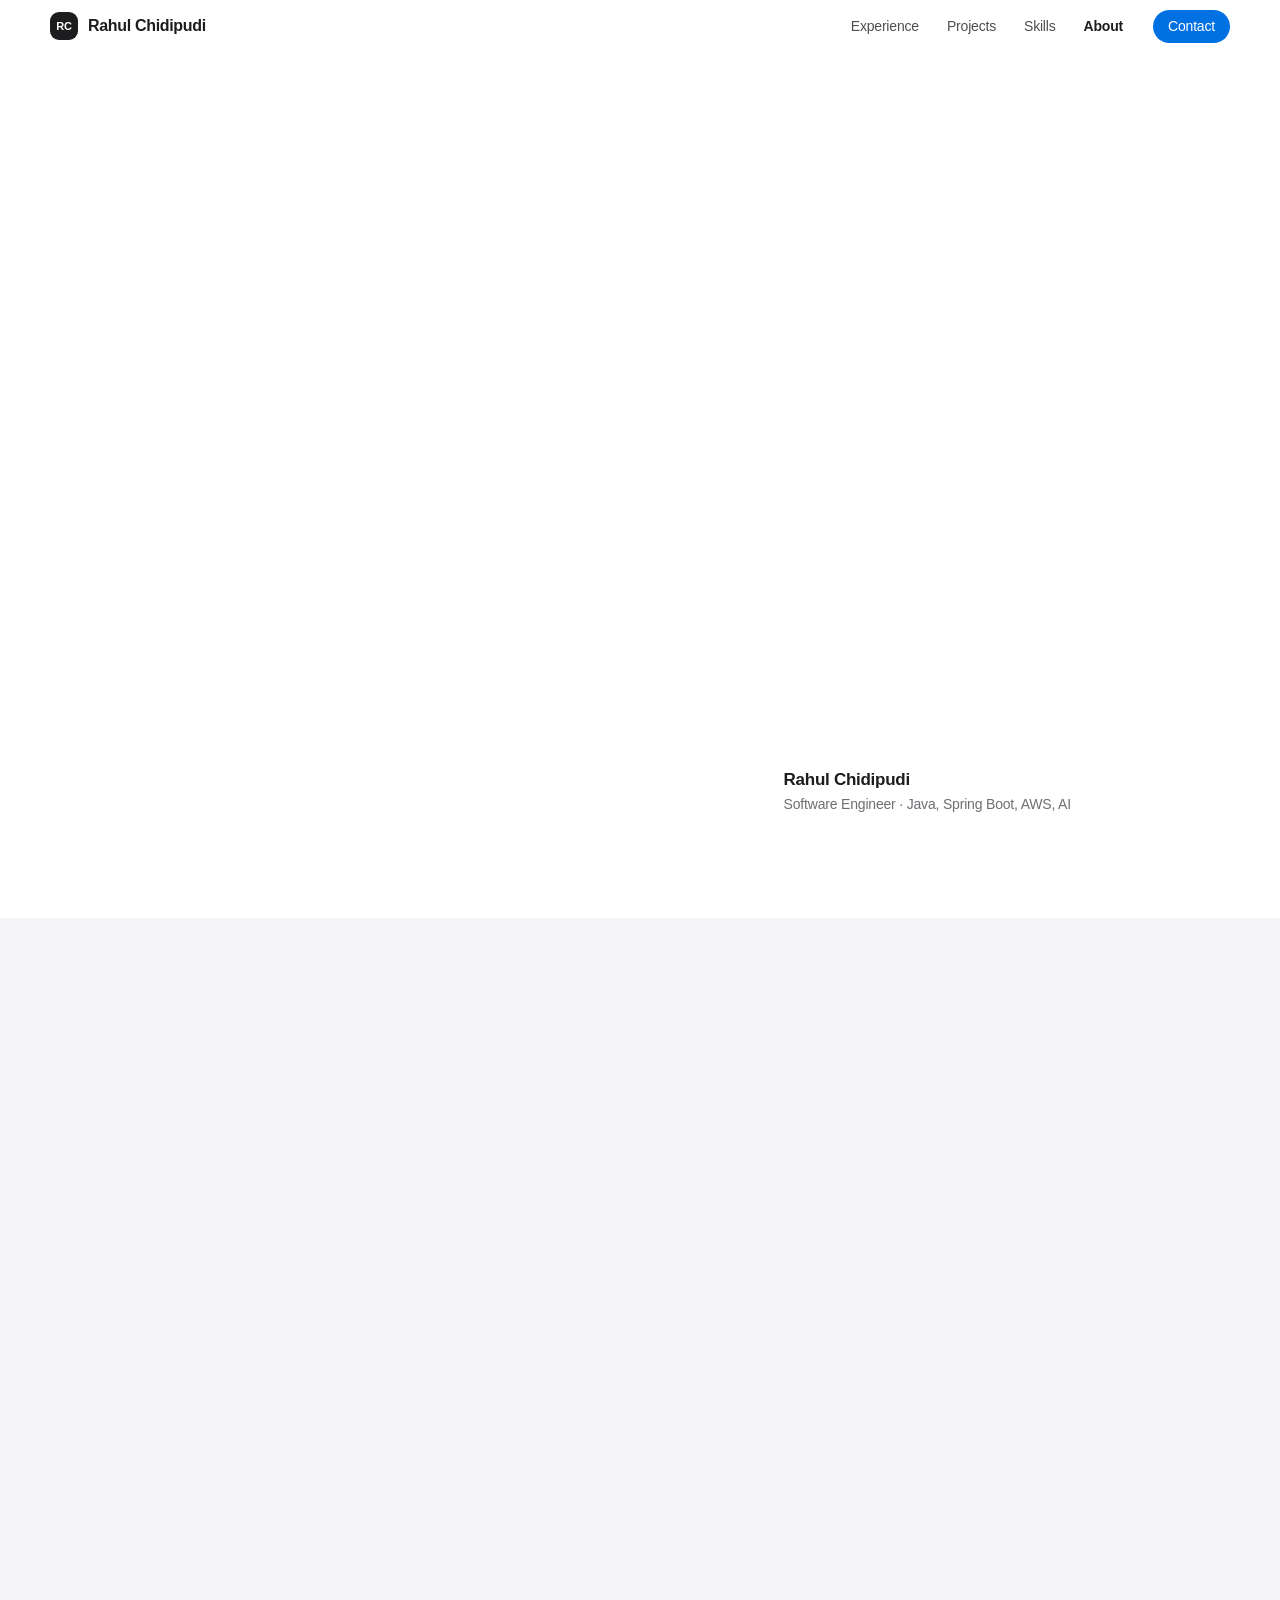
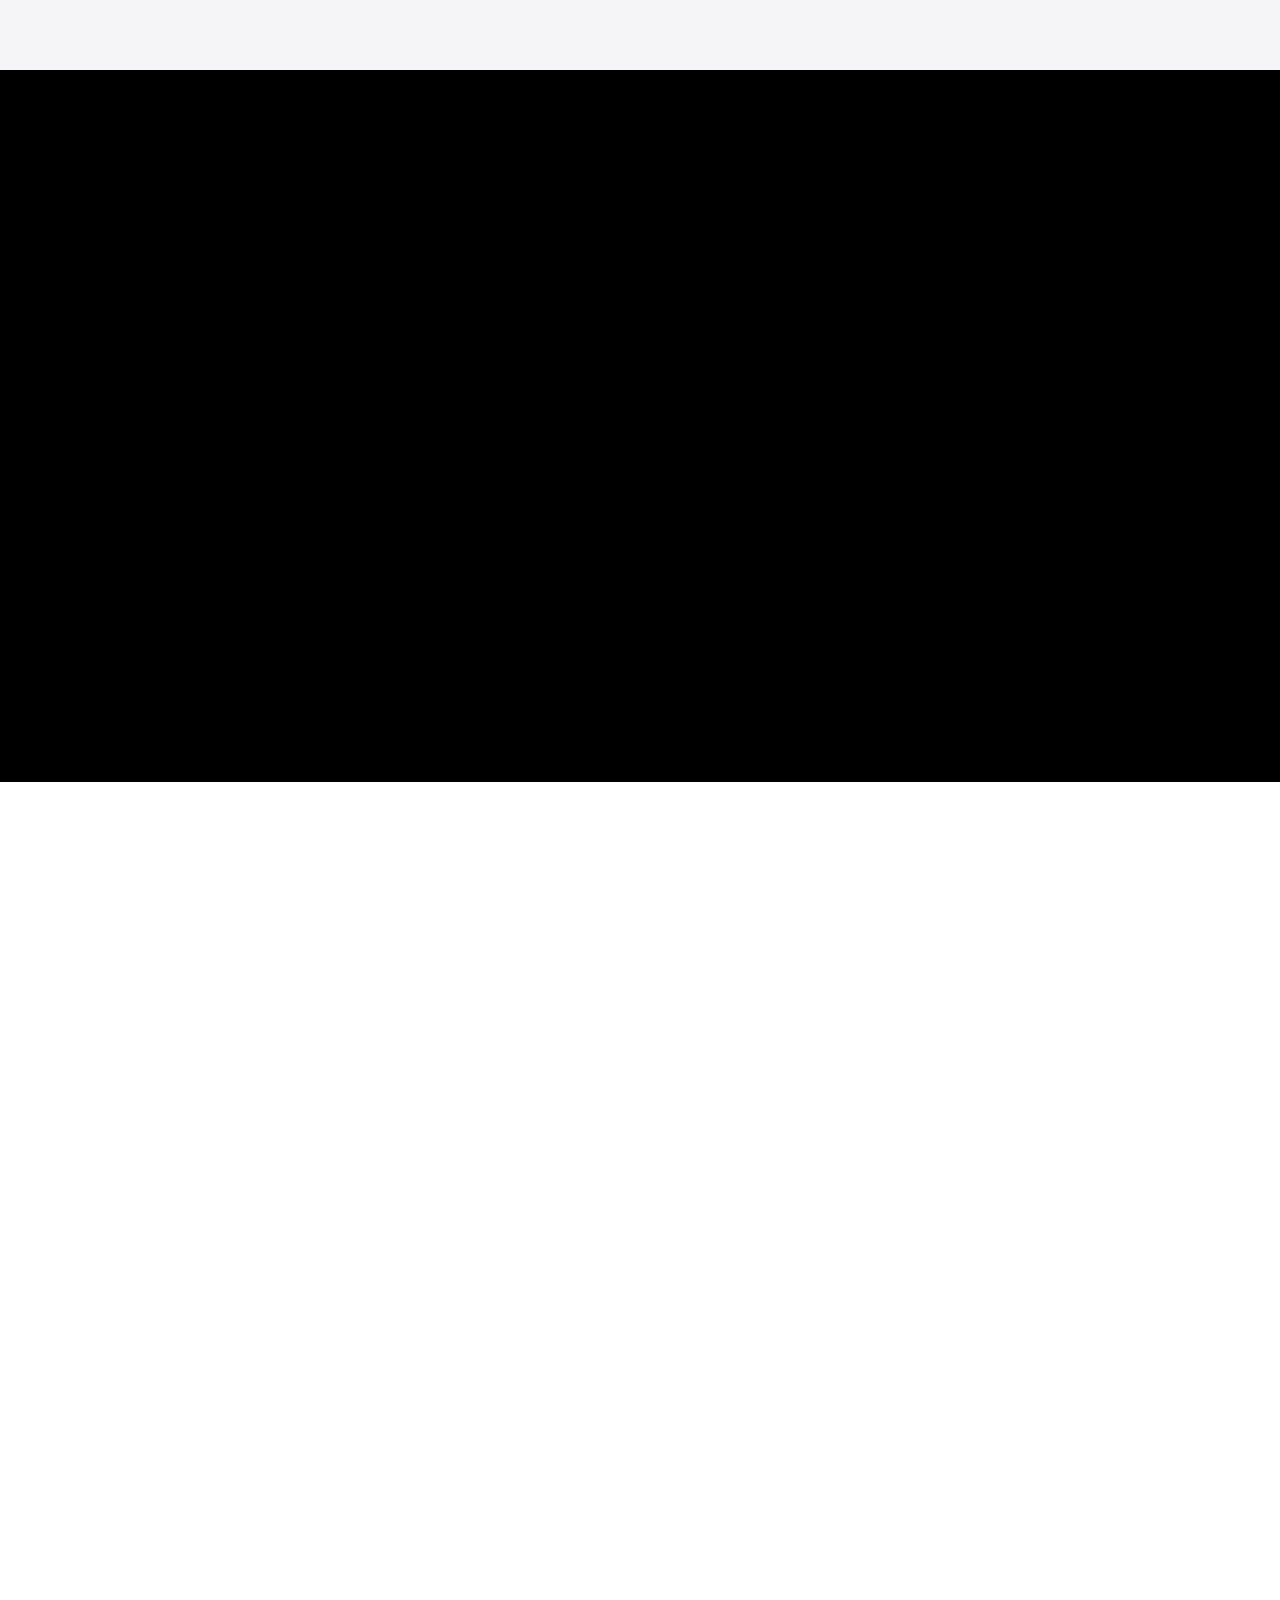
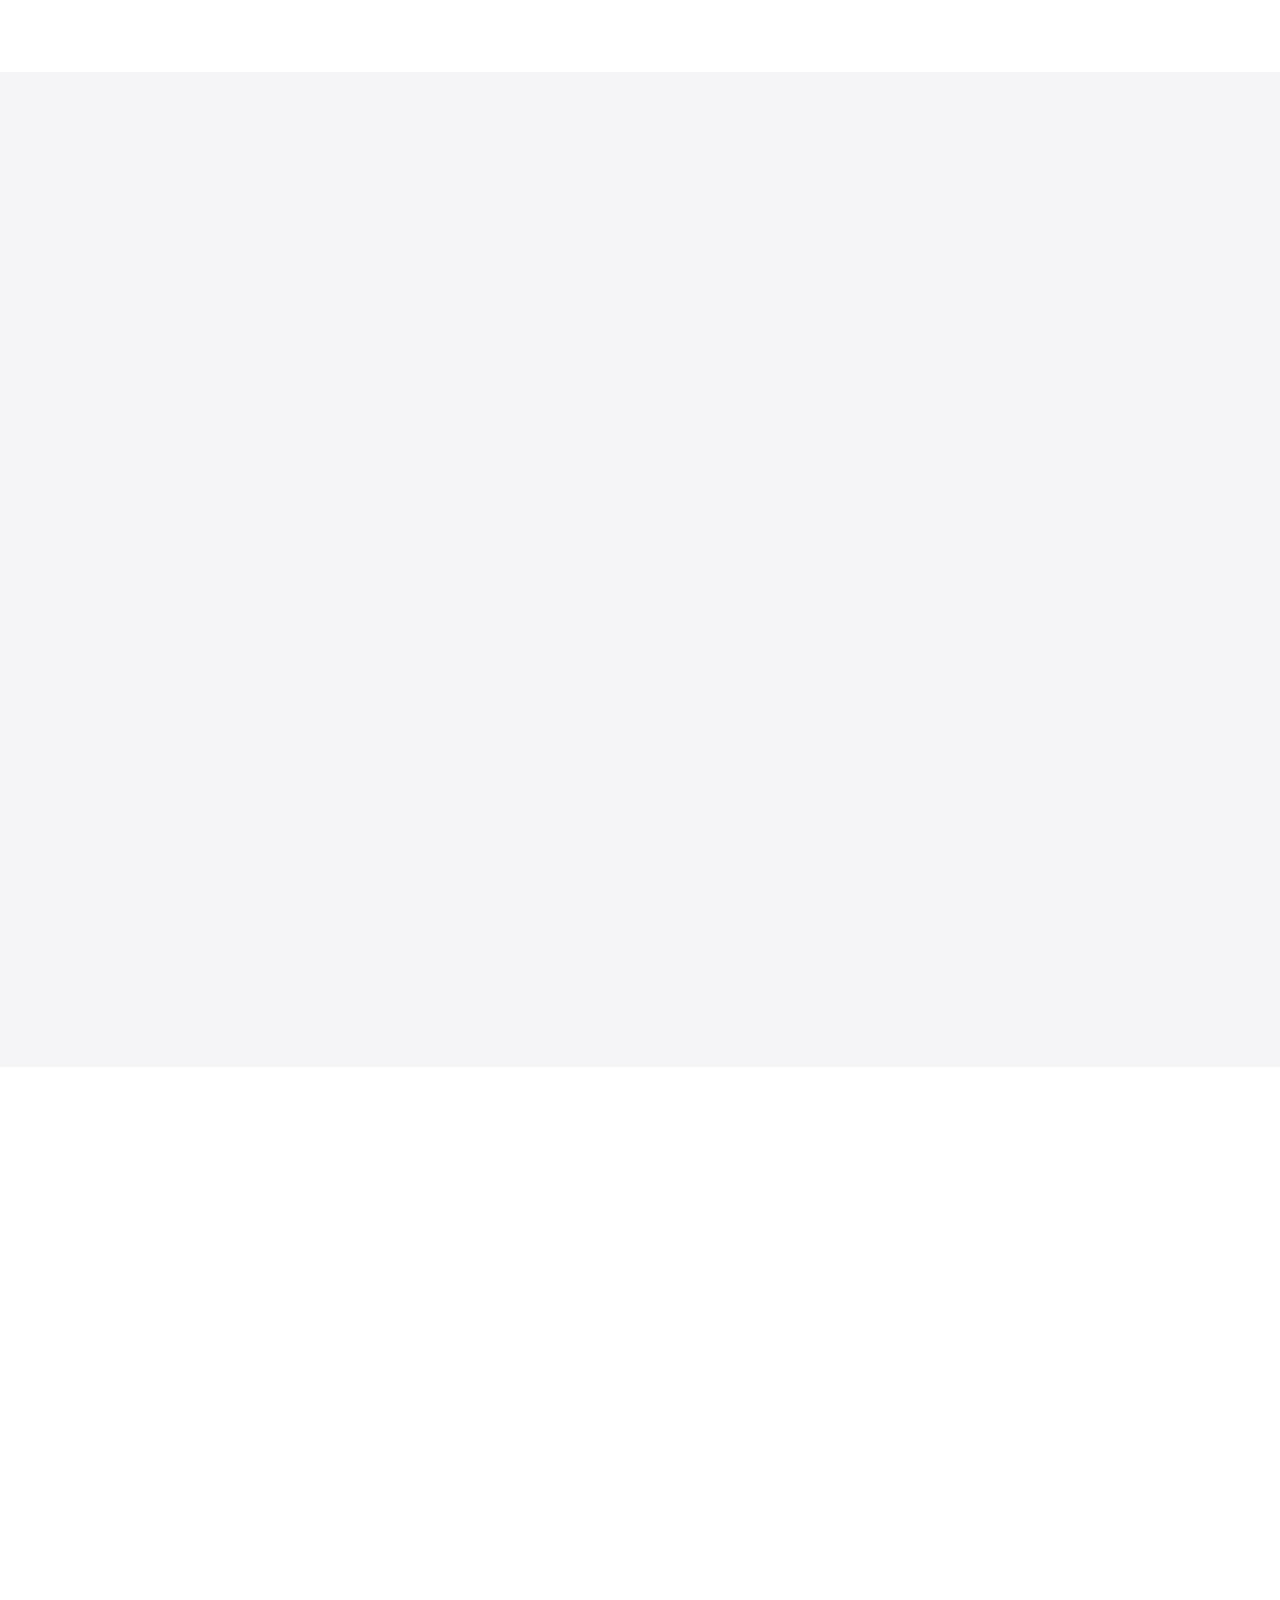
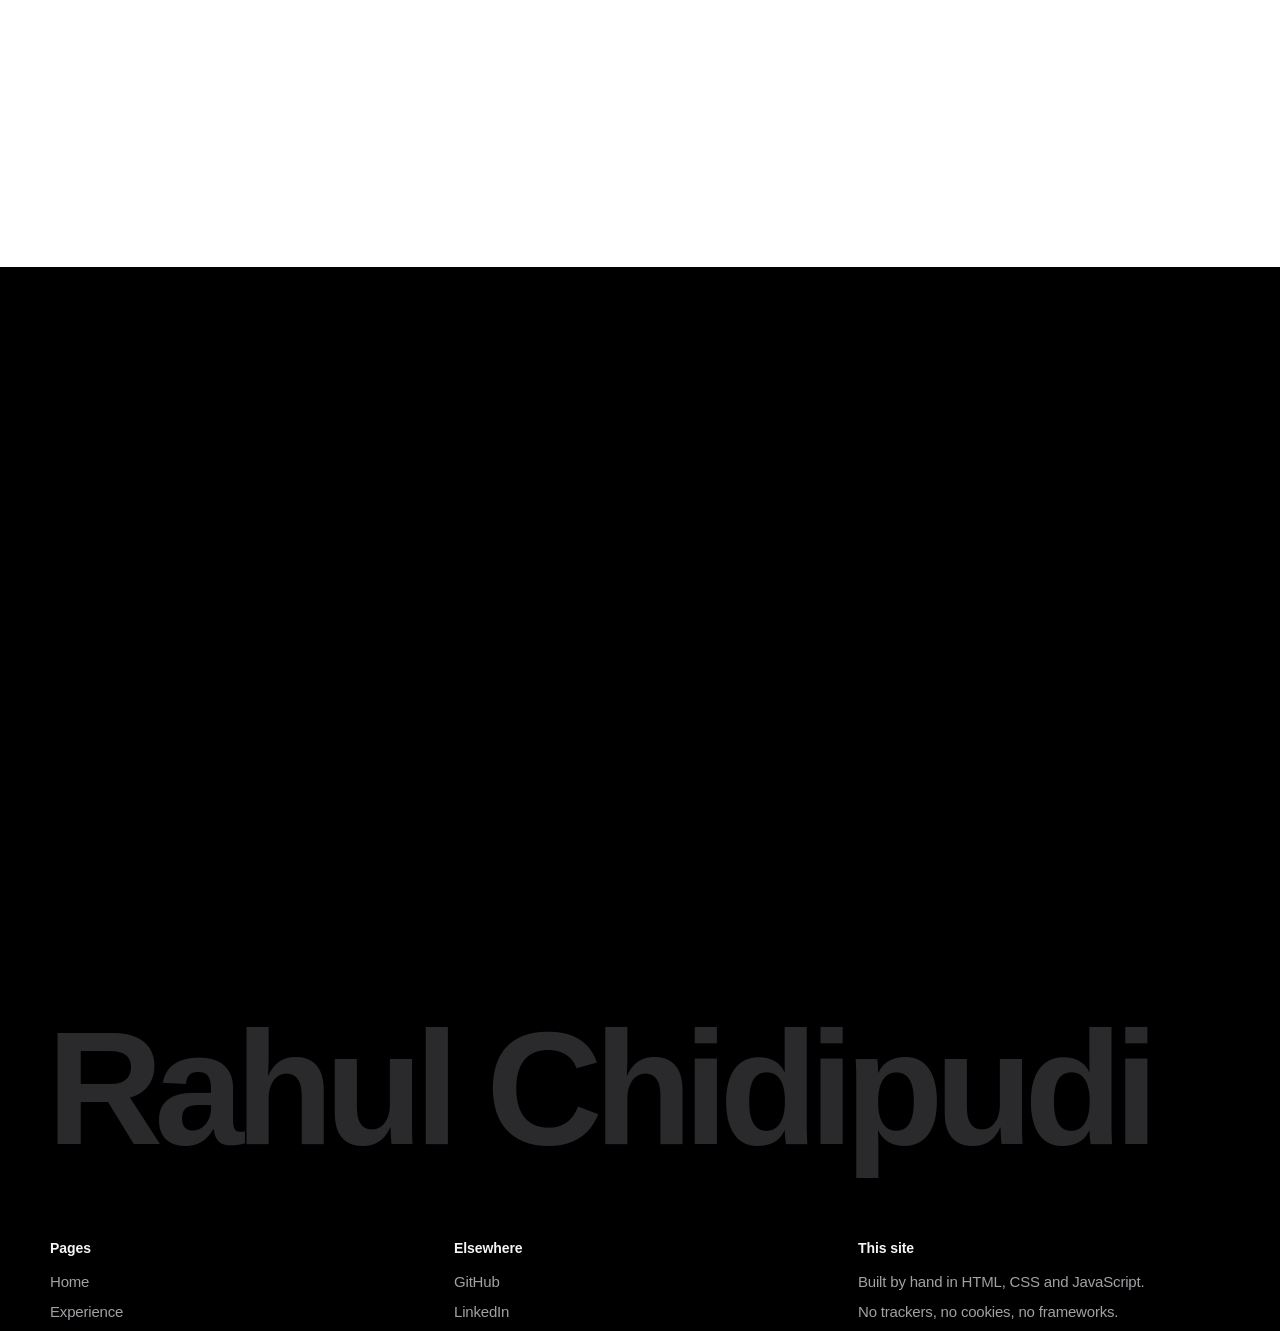
==== commit f38fe016: "Redeploy the new portfolio Puts back the multi-page site from 995890b, which e1b0369 undid.  Co-Auth" ====
--- a/about/index.html
+++ b/about/index.html
@@ -1,155 +1,13 @@
-<!DOCTYPE html>
-<html lang="en" data-theme="dark">
+<!doctype html>
+<html lang="en">
 <head>
-<meta charset="utf-8" />
-<meta name="viewport" content="width=device-width, initial-scale=1" />
-<title>About — Rahul Reddy Chidipudi</title>
-<meta name="description" content="Background, education at Rowan University, certifications, and leadership activities." />
-<meta name="theme-color" content="#07080a" />
-<meta name="color-scheme" content="dark" />
-<link rel="canonical" href="https://rahu378.github.io/about/" />
-
-<meta property="og:type" content="website" />
-<meta property="og:title" content="About — Rahul Reddy Chidipudi" />
-<meta property="og:description" content="Background, education at Rowan University, certifications, and leadership activities." />
-<meta property="og:url" content="https://rahu378.github.io/about/" />
-<meta property="og:image" content="https://rahu378.github.io/assets/img/rahul.jpg" />
-<meta name="twitter:card" content="summary_large_image" />
-
-<link rel="preconnect" href="https://fonts.googleapis.com" />
-<link rel="preconnect" href="https://fonts.gstatic.com" crossorigin />
-<link rel="preload" as="style" href="https://fonts.googleapis.com/css2?family=Space+Grotesk:wght@400;500;600;700&family=Inter:wght@300;400;500;600&family=JetBrains+Mono:wght@400;500;700&display=swap" />
-<link rel="stylesheet" href="https://fonts.googleapis.com/css2?family=Space+Grotesk:wght@400;500;600;700&family=Inter:wght@300;400;500;600&family=JetBrains+Mono:wght@400;500;700&display=swap" />
-<link rel="stylesheet" href="/assets/css/style.css?v=1" />
-<link rel="icon" href="data:image/svg+xml,<svg xmlns='http://www.w3.org/2000/svg' viewBox='0 0 100 100'><rect width='100' height='100' rx='22' fill='%2307080a'/><text y='70' x='50' text-anchor='middle' font-size='58' font-family='monospace' font-weight='700' fill='%23e8232f'>R</text></svg>" />
+  <meta charset="utf-8">
+  <title>Moved · Rahul Chidipudi</title>
+  <meta name="robots" content="noindex">
+  <meta http-equiv="refresh" content="0; url=../about.html">
+  <link rel="canonical" href="https://rahu378.github.io/about.html">
 </head>
-<body data-page="about">
-
-<div class="wipe" id="wipe" aria-hidden="true"></div>
-<div class="grid-bg" aria-hidden="true"></div>
-<div class="noise" aria-hidden="true"></div>
-
-<a class="skip" href="#main">Skip to content</a>
-
-<header class="topbar">
-  <a class="brand" href="/">
-    <span class="brand__dot" aria-hidden="true"></span>
-    <span class="brand__txt">rahul<span>.dev</span></span>
-  </a>
-
-  <nav class="nav" aria-label="Sections">
-    <a href="/projects/">Systems</a>
-    <a href="/work/">Experience</a>
-    <a href="/skills/">Tooling</a>
-    <a href="/about/" aria-current="page">About</a>
-    <a href="/contact/" class="nav__cta">Contact</a>
-  </nav>
-
-  <button class="burger" id="burger" aria-label="Open menu" aria-expanded="false" aria-controls="menu">
-    <span></span><span></span>
-  </button>
-</header>
-
-<nav class="menu" id="menu" aria-hidden="true">
-  <div class="menu__bg" aria-hidden="true"></div>
-  <ul class="menu__list">
-    <li><a href="/" data-i="00"><span>HOME</span></a></li>
-    <li><a href="/projects/" data-i="01"><span>SYSTEMS</span></a></li>
-    <li><a href="/work/" data-i="02"><span>EXPERIENCE</span></a></li>
-    <li><a href="/skills/" data-i="03"><span>TOOLING</span></a></li>
-    <li><a href="/about/" data-i="04" aria-current="page"><span>ABOUT</span></a></li>
-    <li><a href="/contact/" data-i="05"><span>CONTACT</span></a></li>
-  </ul>
-  <div class="menu__foot">
-    <a href="mailto:rahul.r24.c@gmail.com">rahul.r24.c@gmail.com</a>
-    <a href="https://github.com/Rahu378" target="_blank" rel="noopener noreferrer">github.com/Rahu378</a>
-    <a href="https://www.linkedin.com/in/rahulchidipudi/" target="_blank" rel="noopener noreferrer">in/rahulchidipudi</a>
-    <span>McLean, VA</span>
-  </div>
-</nav>
-
-<main id="main">
-
-<section class="sec" id="about">
-  <header class="sec__head">
-    <span class="sec__tag">04 &mdash; BACKGROUND</span>
-    <h2 class="sec__title">About</h2>
-  </header>
-
-  <div class="about">
-    <figure class="about__photo reveal">
-      <img src="/assets/img/rahul.jpg" alt="Rahul Reddy Chidipudi" width="440" height="440" />
-    </figure>
-
-    <div class="about__copy reveal">
-      <p>I'm a software engineer in McLean, Virginia, working mostly on backend and distributed
-      systems &mdash; the request paths, pipelines and infrastructure that only get noticed when
-      they break.</p>
-      <p>Most of what I enjoy sits at the boundary between systems: forking live traffic without
-      disturbing it, keeping two databases honest against each other, deciding what a Spark job
-      should shuffle. The projects are largely about that boundary.</p>
-
-      <div class="edu">
-        <h3>Education</h3>
-        <p class="edu__deg">B.S. Computer Science</p>
-        <p class="edu__school">Rowan University &middot; Glassboro, NJ</p>
-        <p class="edu__meta">Graduated December 2024 &middot; Merit-based International Credit Transfer Scholarship</p>
-        <p class="edu__course">Data Structures &amp; Algorithms &middot; Databases &middot; Operating Systems &middot; Distributed Systems &middot; AI &amp; ML</p>
-      </div>
-
-      <div class="certs">
-        <h3>Certifications</h3>
-        <ul>
-          <li>AWS Certified Developer</li>
-          <li>Machine Learning Specialization &mdash; StanfordOnline</li>
-          <li>IBM Enterprise Design Thinking Practitioner</li>
-          <li>Anthropic AI Fluency for Business</li>
-        </ul>
-      </div>
-    </div>
-  </div>
-
-  <div class="lead">
-    <h3 class="lead__h">Leadership &amp; activities</h3>
-    <div class="lead__grid">
-      <article class="lead__item reveal">
-        <p class="lead__role">Tech Coordinator</p>
-        <p class="lead__org">ACM &middot; Rowan University</p>
-        <p class="lead__d">Organized 6 hackathons and 12 tech talks on AI, cloud and software architecture &mdash; around <b class="hl">300 students</b> and <b class="hl">$15K</b> in regional sponsorship.</p>
-      </article>
-      <article class="lead__item reveal">
-        <p class="lead__role">Graphic Designer &amp; Team Member, AI &amp; Cloud</p>
-        <p class="lead__org">Google Developer Student Club &middot; LPU</p>
-        <p class="lead__d">Led ML and Google Cloud workshops for <b class="hl">150+ students</b>, growing membership by <b class="hl">40%</b>.</p>
-      </article>
-      <article class="lead__item reveal">
-        <p class="lead__role">Public Speaker &amp; Event Coordinator</p>
-        <p class="lead__org">Orator Student Club &middot; LPU</p>
-        <p class="lead__d">Hosted 8 public-speaking workshops and debates, growing participation from 30 to <b class="hl">120+</b>.</p>
-      </article>
-    </div>
-  </div>
-</section>
-
-<nav class="actnav" aria-label="Page navigation">
-  <a class="actnav__side actnav__side--prev" href="/skills/">
-    <span class="actnav__dir">&larr; PREVIOUS</span>
-    <span class="actnav__n">03</span>
-    <span class="actnav__t">TOOLING</span>
-  </a>
-  <a class="actnav__side actnav__side--next" href="/contact/">
-    <span class="actnav__dir">NEXT &rarr;</span>
-    <span class="actnav__n">05</span>
-    <span class="actnav__t">CONTACT</span>
-  </a>
-</nav>
-</main>
-
-<footer class="foot">
-  <span>&copy; <span id="yr">2026</span> Rahul Reddy Chidipudi</span>
-  <a href="/">Back to home &uarr;</a>
-</footer>
-
-<script src="/assets/js/main.js?v=1" defer></script>
+<body>
+  <p>This page has moved to <a href="../about.html">rahu378.github.io/about.html</a>.</p>
 </body>
 </html>
